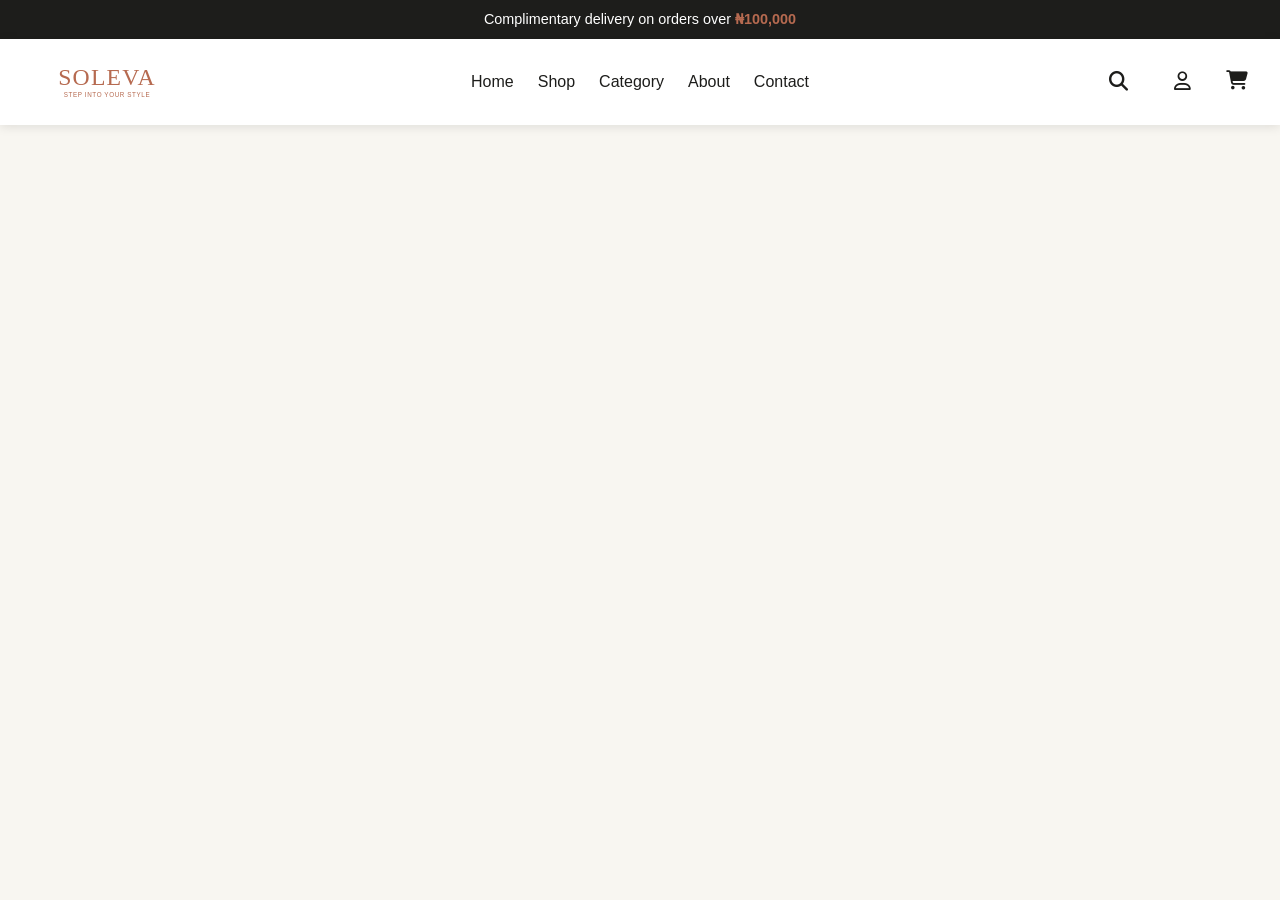
==== index.html @ 5c39e038 "Initial commit: Soleva website" ====
<!DOCTYPE html>
<html lang="en">

    <head>

        <!-- ==========================================
            Basic Meta Tags
        =========================================== -->
        <meta charset="UTF-8">
        <meta name="viewport" content="width=device-width, initial-scale=1.0">

        <!-- ==========================================
            SEO Meta Tags
        =========================================== -->
        <title>SOLEVA | Step Into Your Style</title>

        <meta name="description"
            content="Discover quality footwear for every style at SOLEVA. Shop sneakers, casual shoes, formal footwear, sports shoes, and more.">

        <meta name="author" content="Patrick Trust Ikechukwu">

        <!-- ==========================================
            Theme Color
        =========================================== -->
        <meta name="theme-color" content="#111111">

        <!-- ==========================================
            Favicon
        =========================================== -->
        <link rel="icon" type="image/png" href="images/logo/favicon.png">

        <!-- ==========================================
            Google Fonts
        =========================================== -->
        <link rel="preconnect" href="https://fonts.googleapis.com">

        <link rel="preconnect"
            href="https://fonts.gstatic.com"
            crossorigin>

        <link
            href="https://fonts.googleapis.com/css2?family=Inter:wght@400;500;600;700&family=Poppins:wght@500;600;700&display=swap"
            rel="stylesheet">

        <!-- ==========================================
            Font Awesome
        =========================================== -->
        <link
            rel="stylesheet"
            href="https://cdnjs.cloudflare.com/ajax/libs/font-awesome/6.7.2/css/all.min.css">

        <!-- ==========================================
            CSS Files
        =========================================== -->
        <link rel="stylesheet" href="css/style.css">
        <link rel="stylesheet" href="css/components.css">
        <link rel="stylesheet" href="css/animations.css">
        <link rel="stylesheet" href="css/responsive.css">

    </head>

    <body>
        <!-- Announcement Bar -->
        <div class="announcement-bar">
            <p>Complimentary delivery on orders over <span>&#8358;100,000</span></p>
        </div>

        <!-- Header -->
        <header class="header">
            <div class="header-container">
                <!-- Mobile Menu Button -->
                <button class="menu-btn" aria-label="Open navigation menu" aria-expanded="false" aria-controls="nav-links">
                    <i class="fa-solid fa-bars"></i>
                </button>
                <!-- logo -->
                <div class="logo-container">
                    <a href="index.html" class="logo" aria-label="SoleEva home">
                        <img src="assests/New folder/logo/image.svg" alt="SoleEva">
                    </a>
                </div>
                <!-- navigation -->
                <div class="nav-container">
                    <nav class="nav" aria-label="Main navigation">
                        <ul id="nav-links">
                            <li><a href="index.html">Home</a></li>
                            <li><a href="shop.html">Shop</a></li>
                            <li><a href="shop.html">Category</a></li>
                            <li><a href="about.html">About</a></li>
                            <li><a href="contact.html">Contact</a></li>
                        </ul>
                    </nav>
                </div>
                <!-- Header Actions -->
               <div class="header-actions">
                    <!-- Search --> 
                    <div class="search-container"> 
                        <button class="search-toggle" aria-label="Open search" aria-expanded="false"> <i class="fa-solid fa-magnifying-glass"></i> </button>

                        <form class="search-form" role="search">
                            <input
                                type="search"
                                class="search-input"
                                placeholder="Search shoes..."
                                aria-label="Search shoes"
                            >
                            <button type="submit" aria-label="Submit search">
                                <i class="fa-solid fa-arrow-right"></i>
                            </button>
                        </form>
                        
                    </div> 
                    <!-- Account Dropdown -->
                    <div class="account-container">

                        <button
                            class="account-toggle"
                            aria-label="Account options"
                            aria-expanded="false"
                            aria-controls="account-dropdown"
                        >
                            <i class="fa-regular fa-user"></i>
                        </button>

                        <div class="account-dropdown" id="account-dropdown">
                            <a href="login.html">Login</a>
                            <a href="signup.html">Sign Up</a>
                        </div>

                    </div>
                    <!-- Cart --> 
                    <div class="cart-container"> 
                        <a href="cart.html" class="cart-link" aria-label="Shopping Cart"> 
                            <i class="fa-solid fa-cart-shopping"></i> 
                        </a> 
                    </div> 
                </div>
            </div>
        </header>

        <!-- <script src="js/scripts.js"></script> -->
        <script src="js/navigation.js"></script>
    </body>
</html>
---- css/style.css ----
/* Mobile-First CSS */
:root {
    /* Colors */
    --color-background: #F8F6F1;
    --color-surface: #FFFFFF;
    --color-text: #1D1D1B;
    --color-text-muted: #77756F;
    --color-accent: #B66A50;
    --color-border: #E7E2D9;

    /* Typography */
    --font-heading: Georgia, serif;
    --font-body: Arial, sans-serif;

    /* Layout */
    --container-width: 1200px;
    --page-padding: 1rem;

    /* Spacing */
    --space-xs: 0.5rem;
    --space-sm: 1rem;
    --space-md: 1.5rem;
    --space-lg: 2rem;

    /* Effects */
    --transition-fast: 200ms ease;
    --transition-smooth: 350ms ease;
}

/* Reset */

*,
*::before,
*::after {
    box-sizing: border-box;
    margin: 0;
    padding: 0;
}

html {
    scroll-behavior: smooth;
}

body {
    min-height: 100vh;
    font-family: var(--font-body);
    background-color: var(--color-background);
    color: var(--color-text);
    line-height: 1.6;
}

img,
picture,
svg {
    display: block;
    max-width: 100%;
}

button,
input,
textarea,
select {
    font: inherit;
}

button {
    cursor: pointer;
}

a {
    color: inherit;
    text-decoration: none;
}

ul,
ol {
    list-style: none;
}

button:focus-visible,
a:focus-visible,
input:focus-visible {
    outline: 2px solid var(--color-accent);
    outline-offset: 4px;
}



/* 4. LAYOUT UTILITIES */

.container {
    width: min(
        100% - (var(--page-padding) * 2),
        var(--container-width)
    );
    margin-inline: auto;
}

.section {
    padding-block: var(--space-xl);
}

.section-title {
    margin-bottom: var(--space-lg);
}


/* 5. BUTTONS */

.btn {
    display: inline-flex;
    align-items: center;
    justify-content: center;
    gap: var(--space-xs);

    padding: 0.8rem 1.5rem;

    background-color: var(--color-text);
    color: var(--color-surface);

    border: 1px solid transparent;
    border-radius: var(--radius-small);

    font-size: 0.9rem;
    font-weight: 500;

    transition:
        background-color var(--transition-fast),
        color var(--transition-fast),
        border-color var(--transition-fast);
}

.btn:hover {
    background-color: var(--color-accent);
}

.btn--outline {
    background-color: transparent;
    color: var(--color-text);
    border-color: var(--color-border);
}

.btn--outline:hover {
    background-color: var(--color-text);
    color: var(--color-surface);
}


/* 6. FORMS */

input,
textarea,
select {
    width: 100%;
    padding: 0.8rem 1rem;

    background-color: var(--color-surface);
    color: var(--color-text);

    border: 1px solid var(--color-border);
    border-radius: var(--radius-small);
}

input::placeholder,
textarea::placeholder {
    color: var(--color-text-muted);
}


/* 7. ACCESSIBILITY */

.skip-link {
    position: absolute;
    top: -100%;
    left: 1rem;
    z-index: 1000;

    padding: 0.75rem 1rem;
    background-color: var(--color-text);
    color: var(--color-surface);
}

.skip-link:focus {
    top: 1rem;
}

@media (prefers-reduced-motion: reduce) {
    *,
    *::before,
    *::after {
        scroll-behavior: auto !important;
        animation-duration: 0.01ms !important;
        animation-iteration-count: 1 !important;
        transition-duration: 0.01ms !important;
    }
}


/* 8. RESPONSIVE ADJUSTMENTS */

/* Tablets and larger screens */
@media (min-width: 768px) {
    :root {
        --page-padding: 1.5rem;
    }

    .section {
        padding-block: var(--space-2xl);
    }
}

/* Large screens */
@media (min-width: 1200px) {
    :root {
        --page-padding: 2rem;
    }
}
---- css/components.css ----
/* Announcement Bar */

.announcement-bar {
    padding: 0.5rem;
    background-color: var(--color-text);
    color: var(--color-surface);
    text-align: center;
    font-size: 0.9rem;
}

.announcement-bar span {
    color: var(--color-accent);
    font-weight: 600;
}

/* Header */

.header {
    position: relative;
    background-color: var(--color-surface);
    box-shadow: 0 2px 10px rgba(0, 0, 0, 0.1);
}

.header-container {
    display: flex;
    align-items: center;
    gap: 0.75rem;
    padding: var(--space-sm) var(--page-padding);
}
/* hamburger menu */
.menu-btn {
    display: flex;
    align-items: center;
    justify-content: center;

    width: 40px;
    height: 40px;

    background: transparent;
    border: none;
    border-radius: var(--radius-small);

    font-size: 1.5rem;
    color: var(--color-text);

    cursor: pointer;
    transition: color var(--transition-fast);
}

.menu-btn:hover {
    color: var(--color-accent);
}
/* Logo */
.logo-container {
    display: flex;
    align-items: center;
}

.logo {
    display: inline-flex;
    align-items: center;
    text-decoration: none;
}

.logo img {
    display: block;
    width: 150px;
    height: auto;
    max-width: 100%;
    object-fit: contain;
    transition: opacity var(--transition-fast);
}

.logo:hover img {
    opacity: 0.85;
}

/* Navigation */
.nav-container {
    display: none;
    position: absolute;
    top: 100%;
    left: 0;
    width: 100%;
    background-color: var(--color-surface);
    border-top: 1px solid var(--color-border);
    z-index: 100;
}

.nav-container.active {
    display: block;
}

.nav ul {
    display: flex;
    flex-direction: column;
    list-style: none;
    padding: var(--space-sm) var(--page-padding);
    margin: 0;
}

.nav li a {
    display: block;
    padding: 1rem 0;
    color: var(--color-text);
    text-decoration: none;
    border-bottom: 1px solid var(--color-border);
    transition: color var(--transition-fast);
}

.nav li:last-child a {
    border-bottom: none;
}

.nav li a:hover {
    color: var(--color-accent);
}

/* Header Actions */

.header-actions {
    display: flex;
    align-items: center;
    gap: var(--space-xs);
    margin-left: auto;
}

.header-actions i{
    font-size: 0.97rem;
    color: var(--color-text);
    cursor: pointer;
    transition: color var(--transition-fast);
}

.header-actions i:hover {
    color: var(--color-accent);
}

/* Search input when clicked */
.search-container {
    position: relative;
}

.search-toggle {
    display: flex;
    align-items: center;
    justify-content: center;
    width: 40px;
    height: 40px;
    background: none;
    border: none;
    color: var(--color-text);
    font-size: 1.1rem;
    cursor: pointer;
}

.search-form {
    display: none;
    align-items: center;
    gap: 0.5rem;
    position: absolute;
    top: calc(100% + 0.75rem);
    right: -70px;
    width: min(280px, 85vw);
    padding: 0.5rem;
    background: var(--color-surface);
    border: 1px solid var(--color-border);
    border-radius: var(--radius-medium);
    z-index: 10;
}

.search-container.active .search-form {
    display: flex;
}

.search-input {
    width: 100%;
    min-width: 0;
    padding: 0.5rem;
    border: none;
    outline: none;
    background: transparent;
    color: var(--color-text);
    font-size: 1rem;
}

.search-form button {
    padding: 0.5rem;
    border: none;
    background: none;
    color: var(--color-text);
    cursor: pointer;
}

/* Account Dropdown */
.account-container {
    position: relative;
}

.account-toggle {
    display: flex;
    align-items: center;
    justify-content: center;
    width: 40px;
    height: 40px;
    padding: 0;
    background: none;
    border: none;
    color: var(--color-text);
    font-size: 1.2rem;
    cursor: pointer;
    transition: color var(--transition-fast);
}

.account-toggle:hover {
    color: var(--color-accent);
}

.account-dropdown {
    display: none;
    position: absolute;
    top: calc(100% + 0.75rem);
    right: -40px;
    min-width: 160px;
    background-color: var(--color-surface);
    border: 1px solid var(--color-border);
    border-radius: var(--radius-medium);
    box-shadow: 0 4px 12px rgba(0, 0, 0, 0.08);
    z-index: 200;
}

.account-container.active .account-dropdown {
    display: block;
}

.account-dropdown a {
    display: block;
    padding: 0.75rem 1rem;
    color: var(--color-text);
    text-decoration: none;
    transition: background-color var(--transition-fast),
                color var(--transition-fast);
}

.account-dropdown a:hover {
    background-color: var(--color-background);
    color: var(--color-accent);
}
---- css/responsive.css ----
/* ========================================
   TABLET AND DESKTOP
======================================== */

@media (min-width: 768px) {
    .header .header-container {
        display: flex;
        align-items: center;
        justify-content: space-between;
        gap: var(--space-md);
    }

    .header .menu-btn {
        display: none;
    }

    .header .nav-container {
        display: block;
        position: static;
        width: auto;
        margin-left: 0;
        border-top: none;
        background: transparent;
    }

    .header .nav ul {
        display: flex;
        flex-direction: row;
        align-items: center;
        justify-content: center;
        gap: var(--space-md);
        padding: 0;
    }

    .header .nav li a {
        padding: 0.5rem 0;
        border-bottom: none;
    }

    .header .header-actions {
        display: flex;
        align-items: center;
        gap: var(--space-xs);
        margin-left: 0;
    }
    .header-actions i{
        font-size: 1rem;
    }
}

/* Laptop */
@media (min-width: 1024px) {
    .header .header-actions {
        gap: var(--space-md);
    }
    .header-actions i{
        font-size: 1.2rem;
    }
}

/* Desktop */
@media (min-width: 1200px) {
    /* Desktop styles */
}
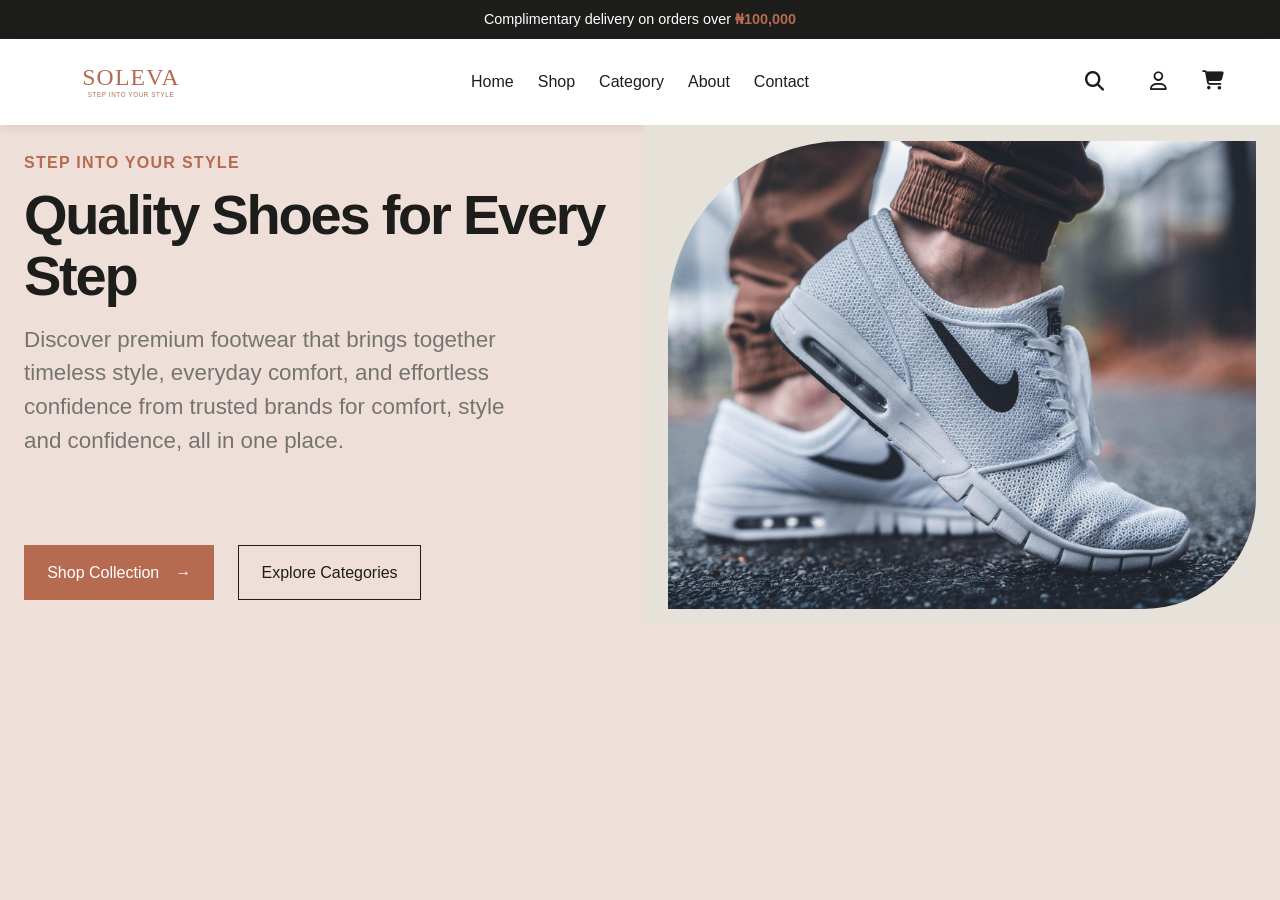
==== commit 92ba93dc: "Update hero section and assets" ====
--- a/index.html
+++ b/index.html
@@ -67,7 +67,7 @@
 
         <!-- Header -->
         <header class="header">
-            <div class="header-container">
+            <div class="header-container container">
                 <!-- Mobile Menu Button -->
                 <button class="menu-btn" aria-label="Open navigation menu" aria-expanded="false" aria-controls="nav-links">
                     <i class="fa-solid fa-bars"></i>
@@ -75,7 +75,7 @@
                 <!-- logo -->
                 <div class="logo-container">
                     <a href="index.html" class="logo" aria-label="SoleEva home">
-                        <img src="assests/New folder/logo/image.svg" alt="SoleEva">
+                        <img src="assets/images/logo/image.svg" alt="SoleEva">
                     </a>
                 </div>
                 <!-- navigation -->
@@ -123,7 +123,6 @@
 
                         <div class="account-dropdown" id="account-dropdown">
                             <a href="login.html">Login</a>
-                            <a href="signup.html">Sign Up</a>
                         </div>
 
                     </div>
@@ -137,7 +136,54 @@
             </div>
         </header>
 
-        <!-- <script src="js/scripts.js"></script> -->
+        <main>
+            <!-- HERO SECTION -->
+            <section id="home" class="hero">
+                <div class="hero-container">
+                    <!-- Hero Image -->
+                    <div class="hero-image">
+                        <img
+                            id="hero-image"
+                            src="assets/images/hero_1.jpg"
+                            alt="Stylish sneakers from the Soleva collection"
+                        >
+                    </div>
+                    <!-- Hero Content -->
+                    <div class="hero-content">
+                        <div class="hero-text">   
+                            <p class="hero-subtitle">Step Into Your Style</p>
+
+                            <h1>
+                                Quality Shoes for Every Step
+                            </h1>
+
+                            <p class="hero-description">
+                                Discover premium footwear that brings together timeless style, everyday comfort, 
+                                and effortless confidence from trusted brands
+                                for comfort, style and confidence, all in one place.
+                            </p>
+
+                            <div class="hero-buttons">
+                                <a href="shop.html" class="btn btn-primary">
+                                    Shop Collection <span>&rarr;</span>
+                                </a>
+                                <a href="shop.html" class="btn btn-secondary">
+                                    Explore Categories
+                                </a>
+                            </div>
+                        </div>
+                    </div>
+                </div>
+            </section>
+        </main>
+
+
+
+
+
+        
+        <script src="js/scripts.js"></script>
         <script src="js/navigation.js"></script>
+        <!-- <script src="js/main.js"></script> -->
     </body>
 </html>
--- a/css/style.css
+++ b/css/style.css
@@ -1,10 +1,10 @@
 /* Mobile-First CSS */
 :root {
     /* Colors */
-    --color-background: #F8F6F1;
+    --color-background: #b66a5036;
     --color-surface: #FFFFFF;
     --color-text: #1D1D1B;
-    --color-text-muted: #77756F;
+    --color-text-muted: #757471;
     --color-accent: #B66A50;
     --color-border: #E7E2D9;
 
@@ -14,7 +14,10 @@
 
     /* Layout */
     --container-width: 1200px;
-    --page-padding: 1rem;
+    --page-padding-sm: 1rem;
+    --page-padding-md: 1.5rem;
+    --page-padding-lg: 2rem;
+    --page-padding-xl: 2.5rem;
 
     /* Spacing */
     --space-xs: 0.5rem;
--- a/css/components.css
+++ b/css/components.css
@@ -25,7 +25,7 @@
     display: flex;
     align-items: center;
     gap: 0.75rem;
-    padding: var(--space-sm) var(--page-padding);
+    padding: var(--space-sm) var(--page-padding-sm);
 }
 /* hamburger menu */
 .menu-btn {
@@ -95,7 +95,7 @@
     display: flex;
     flex-direction: column;
     list-style: none;
-    padding: var(--space-sm) var(--page-padding);
+    padding: var(--space-sm) var(--page-padding-sm);
     margin: 0;
 }
 
@@ -245,4 +245,129 @@
 .account-dropdown a:hover {
     background-color: var(--color-background);
     color: var(--color-accent);
+}
+
+
+/* =========================
+   HERO SECTION
+========================= */
+.hero {
+    width: 100%;
+    min-height: auto;
+    background-color: var(--color-background);
+    padding-bottom: 50px;
+}
+
+.hero-container {
+    display: flex;
+    flex-direction: column;
+    gap: var(--space-md);
+
+    width: 100%;
+
+    /* background-color: var(--color-background); */
+}
+.hero-image {
+    position: relative;
+    width: 100%;
+    height: 320px;
+    overflow: hidden;
+    border-radius: var(--radius-medium);
+    background-color: var(--color-border);
+}
+.hero-image img {
+    display: block;
+    width: 100%;
+    height: 100%;
+    object-fit: cover;
+    object-position: center;
+
+    opacity: 1;
+    transition: opacity 600ms ease;
+}
+
+.hero-image img.is-changing {
+    opacity: 0;
+}
+.hero-content {
+    width: 100%;
+    padding: var(--space-xs) var(--page-padding-sm);
+}
+
+.hero-subtitle {
+    margin: 0 0 var(--space-xs);
+
+    font-size: 0.875rem;
+    font-weight: 600;
+    letter-spacing: 0.08em;
+    text-transform: uppercase;
+    color: var(--color-accent);
+}
+
+.hero-content h1 {
+    margin: 0 0 var(--space-sm);
+
+    font-family: var(--font-body);
+    font-size: 2.2rem;
+    font-weight: 700;
+    line-height: 1.1;
+    letter-spacing: -0.04em;
+
+    /* max-width: 390px; */
+}
+
+.hero-description {
+    max-width: 450px;
+    margin: 0 0 var(--space-md);
+
+    color: var(--color-text-muted);
+    font-size: 0.886rem;
+    line-height: 1.5;
+}
+
+.hero-buttons {
+    display: flex;
+    flex-wrap: wrap;
+    gap: var(--space-sm);
+}
+
+.btn {
+    display: inline-flex;
+    align-items: center;
+    justify-content: center;
+    gap: var(--space-sm);
+
+    min-height: 42px;
+    padding: 0.65rem 1rem;
+
+    border: 1px solid transparent;
+    border-radius: var(--radius-small);
+
+    font-size: 0.85rem;
+    text-decoration: none;
+
+    transition:
+        background-color var(--transition-fast),
+        color var(--transition-fast),
+        border-color var(--transition-fast);
+}
+
+.btn-primary {
+    background-color: var(--color-accent);
+    color: var(--color-surface);
+}
+
+.btn-secondary {
+    border-color: var(--color-text);
+    background-color: transparent;
+    color: var(--color-text);
+}
+
+.btn-primary:hover {
+    background-color: var(--color-text);
+}
+
+.btn-secondary:hover {
+    background-color: var(--color-text);
+    color: var(--color-surface);
 }
--- a/css/responsive.css
+++ b/css/responsive.css
@@ -46,6 +46,33 @@
     .header-actions i{
         font-size: 1rem;
     }
+    
+    .hero-image{
+        height: 400px;
+    }
+    .hero-content{
+        padding: var(--space-sm) var(--page-padding-md);
+    }
+    .hero-subtitle{
+        font-size: 1rem;
+    }
+    .hero-content h1{
+        font-size: 2.5rem;
+
+        max-width: 590px;
+    }
+    .hero-description{
+        font-size: 1rem;
+        max-width: 500px;
+    }
+    .hero-buttons{
+        gap: var(--space-md);
+    }
+    .btn{
+        min-height: 45px;
+        padding: 0.85rem 1.385rem;
+        font-size: 1rem;
+    }
 }
 
 /* Laptop */
@@ -56,9 +83,58 @@
     .header-actions i{
         font-size: 1.2rem;
     }
+    .hero{
+        max-width: 1200px;
+        margin-inline: auto;
+        /* padding-bottom: 250px; */
+        background-color: transparent;
+        /* border-bottom: 3px solid #0c0c0c85; */
+    }
+    .hero-container{
+        flex-direction: row-reverse;
+        gap: var(--space-xs);
+    }
+    .hero-image{
+        height: 500px;
+        /* border:1px solid red; */
+        padding: var(--space-sm) var(--page-padding-md);
+    }
+    .hero-image img{
+        border-radius: 9rem 0 5rem 0;
+    }
+    .hero-content{
+        display: flex;
+        align-items: center;
+    }
+    .hero-content h1{
+        font-size: 3rem;
+        max-width: 590px;
+    }
+    .hero-description{
+        font-size: 1.3rem;
+        padding-bottom: 3rem;
+    }
 }
 
 /* Desktop */
 @media (min-width: 1200px) {
     /* Desktop styles */
+    .hero{
+        max-width: 1400px;
+        margin-inline: auto;
+        padding-bottom: 0;
+        background-color: transparent;
+    }
+
+    .hero-image img{
+        border-radius: 11rem 0 7rem 0;
+    }
+    .hero-content h1{
+        font-size: 3.5rem;
+        max-width: 610px;
+    }
+    .hero-description{
+        font-size: 1.4rem;
+        padding-bottom: 4rem;
+    }
 }
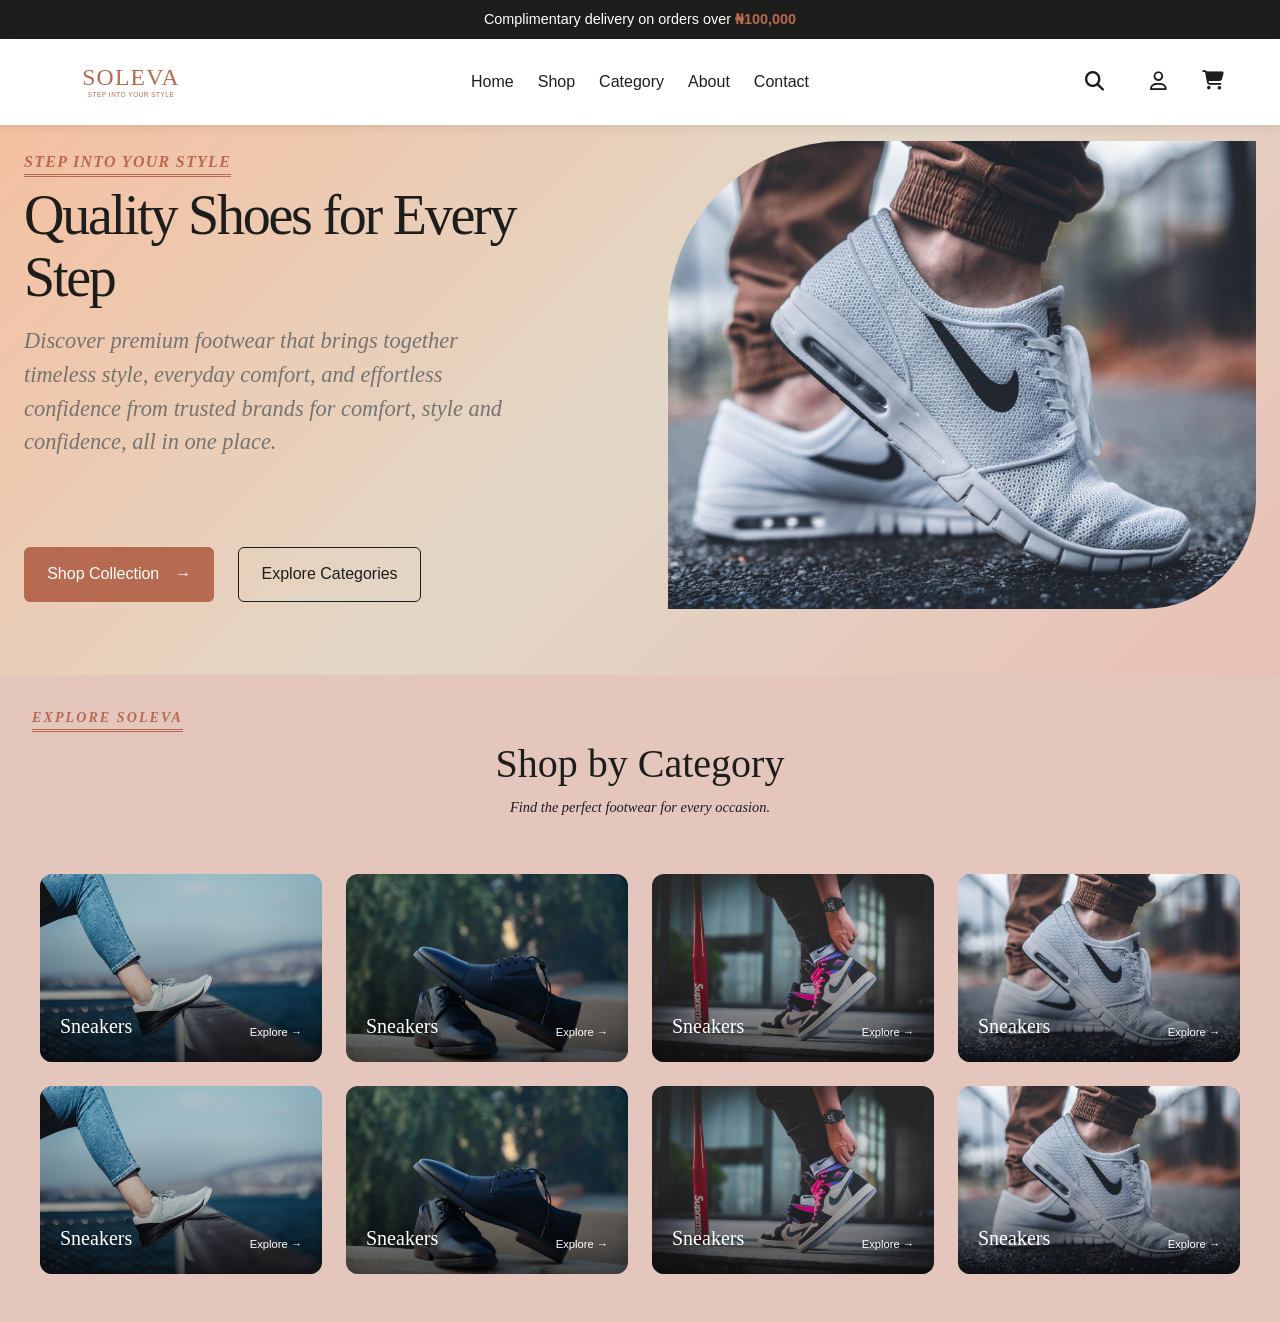
==== commit 16c6847a: "updated hero section and categories section in index page" ====
--- a/index.html
+++ b/index.html
@@ -146,6 +146,7 @@
                             id="hero-image"
                             src="assets/images/hero_1.jpg"
                             alt="Stylish sneakers from the Soleva collection"
+                            loading="lazy"
                         >
                     </div>
                     <!-- Hero Content -->
@@ -175,6 +176,87 @@
                     </div>
                 </div>
             </section>
+
+            <section class="categories-section">
+                <div class="categories-container">
+
+                    <div class="section-heading">
+                        <p>EXPLORE SOLEVA</p>
+                        <h2>Shop by Category</h2>
+                        <p>Find the perfect footwear for every occasion.</p>
+                    </div>
+
+                    <div class="categories-grid">
+
+                        <a href="#" class="category-card">
+                            <img src="assets/images/hero_5.jpg"
+                                alt="Sneakers">
+                            <div class="category-info">
+                                <h3>Sneakers</h3>
+                                <span>Explore &rarr;</span>
+                            </div>
+                        </a>
+                        <a href="#" class="category-card">
+                            <img src="assets/images/hero_4.jpg"
+                                alt="Sneakers">
+                            <div class="category-info">
+                                <h3>Sneakers</h3>
+                                <span>Explore &rarr;</span>
+                            </div>
+                        </a>
+                        <a href="#" class="category-card">
+                            <img src="assets/images/hero_2.jpg"
+                                alt="Sneakers">
+                            <div class="category-info">
+                                <h3>Sneakers</h3>
+                                <span>Explore &rarr;</span>
+                            </div>
+                        </a>
+                        <a href="#" class="category-card">
+                            <img src="assets/images/hero_1.jpg"
+                                alt="Sneakers">
+                            <div class="category-info">
+                                <h3>Sneakers</h3>
+                                <span>Explore &rarr;</span>
+                            </div>
+                        </a>
+                        <!-- Other category cards -->
+                        <a href="#" class="category-card">
+                            <img src="assets/images/hero_5.jpg"
+                                alt="Sneakers">
+                            <div class="category-info">
+                                <h3>Sneakers</h3>
+                                <span>Explore &rarr;</span>
+                            </div>
+                        </a>
+                        <a href="#" class="category-card">
+                            <img src="assets/images/hero_4.jpg"
+                                alt="Sneakers">
+                            <div class="category-info">
+                                <h3>Sneakers</h3>
+                                <span>Explore &rarr;</span>
+                            </div>
+                        </a>
+                        <a href="#" class="category-card">
+                            <img src="assets/images/hero_2.jpg"
+                                alt="Sneakers">
+                            <div class="category-info">
+                                <h3>Sneakers</h3>
+                                <span>Explore &rarr;</span>
+                            </div>
+                        </a>
+                        <a href="#" class="category-card">
+                            <img src="assets/images/hero_1.jpg"
+                                alt="Sneakers">
+                            <div class="category-info">
+                                <h3>Sneakers</h3>
+                                <span>Explore &rarr;</span>
+                            </div>
+                        </a>
+                    </div>
+
+                </div>
+            </section>
         </main>
 
 
--- a/css/style.css
+++ b/css/style.css
@@ -7,6 +7,12 @@
     --color-text-muted: #757471;
     --color-accent: #B66A50;
     --color-border: #E7E2D9;
+    --color-hero-section: linear-gradient(
+        135deg,
+        #f5c0a1 0%,
+        #e2d7c7 50%,
+        #e9c0b4 100%
+    );
 
     /* Typography */
     --font-heading: Georgia, serif;
@@ -24,6 +30,10 @@
     --space-sm: 1rem;
     --space-md: 1.5rem;
     --space-lg: 2rem;
+    --space-xl: 3rem;
+
+    --radius-small: 6px;
+    --radius-medium: 12px;
 
     /* Effects */
     --transition-fast: 200ms ease;
--- a/css/components.css
+++ b/css/components.css
@@ -220,7 +220,7 @@
     display: none;
     position: absolute;
     top: calc(100% + 0.75rem);
-    right: -40px;
+    right: -30px;
     min-width: 160px;
     background-color: var(--color-surface);
     border: 1px solid var(--color-border);
@@ -254,7 +254,7 @@
 .hero {
     width: 100%;
     min-height: auto;
-    background-color: var(--color-background);
+    background: var(--color-hero-section);
     padding-bottom: 50px;
 }
 
@@ -264,16 +264,12 @@
     gap: var(--space-md);
 
     width: 100%;
-
-    /* background-color: var(--color-background); */
 }
 .hero-image {
     position: relative;
     width: 100%;
     height: 320px;
     overflow: hidden;
-    border-radius: var(--radius-medium);
-    background-color: var(--color-border);
 }
 .hero-image img {
     display: block;
@@ -295,21 +291,26 @@
 }
 
 .hero-subtitle {
+    width: fit-content;
     margin: 0 0 var(--space-xs);
 
     font-size: 0.875rem;
     font-weight: 600;
+    font-family: var(--font-heading);
+    font-style:italic;
     letter-spacing: 0.08em;
     text-transform: uppercase;
     color: var(--color-accent);
+
+    border-bottom: 3px double var(--color-accent);
 }
 
 .hero-content h1 {
     margin: 0 0 var(--space-sm);
 
-    font-family: var(--font-body);
+    font-family: var(--font-heading);
     font-size: 2.2rem;
-    font-weight: 700;
+    font-weight: 500;
     line-height: 1.1;
     letter-spacing: -0.04em;
 
@@ -322,6 +323,8 @@
 
     color: var(--color-text-muted);
     font-size: 0.886rem;
+    font-family: var(--font-heading);
+    font-style:italic;
     line-height: 1.5;
 }
 
@@ -370,4 +373,153 @@
 .btn-secondary:hover {
     background-color: var(--color-text);
     color: var(--color-surface);
+}
+
+
+
+
+
+/* =========================
+   SHOP BY CATEGORY
+========================= */
+
+.categories-section {
+    width: 100%;
+    padding-top: var(--space-md);
+    padding-bottom: var(--space-lg);
+    background-color: var(--color-background);
+}
+
+/* Section heading */
+
+.section-heading {
+    margin-bottom: var(--space-sm);
+    text-align: center;
+}
+
+.section-heading > p:first-child {
+    width: fit-content;
+
+    margin: 0 auto;
+    margin-bottom: var(--space-xs);
+
+    color: var(--color-accent);
+    font-size: 0.7rem;
+    font-weight: 700;
+    font-family: var(--font-heading);
+    font-style:italic;
+    letter-spacing: 0.15em;
+
+    
+    border-bottom: 3px double var(--color-accent);
+
+}
+
+.section-heading h2 {
+    /* margin-bottom: var(--space-xs); */
+    color: var(--color-text);
+    font-family: var(--font-heading);
+    font-size: clamp(1.8rem, 5vw, 2.5rem);
+    font-weight: 500;
+}
+
+.section-heading > p:last-child {
+    width: fit-content;
+    margin: 0 auto;
+    padding-bottom: 0.4rem;
+
+    color: var(--color-text);
+    font-size: 0.9rem;
+    font-family: var(--font-heading);
+    font-style: italic;
+    line-height: 1.6;
+}
+
+/* Category grid */
+
+.categories-grid {
+    display: grid;
+    grid-template-columns: repeat(2, minmax(0, 1fr));
+    gap: 1rem;
+    padding: var(--space-sm) var(--page-padding-sm);
+}
+
+/* Category card */
+
+.category-card {
+    position: relative;
+    display: block;
+    min-width: 0;
+    overflow: hidden;
+    aspect-ratio: 2 / 1;
+    border-radius: var(--radius-medium);
+    background-color: var(--color-border);
+    text-decoration: none;
+}
+
+/* Category image */
+
+.category-card img {
+    display: block;
+    width: 100%;
+    height: 100%;
+    object-fit: cover;
+    transition: transform var(--transition-smooth);
+}
+
+/* Dark gradient behind text */
+
+.category-card::after {
+    position: absolute;
+    inset: 0;
+    content: "";
+    background: linear-gradient(
+        to top,
+        rgba(0, 0, 0, 0.65),
+        rgba(0, 0, 0, 0.15) 45%,
+        transparent 75%
+    );
+    pointer-events: none;
+}
+
+/* Category information */
+
+.category-info {
+    position: absolute;
+    right: 0;
+    bottom: 0;
+    left: 0;
+    z-index: 1;
+    display: flex;
+    align-items: flex-end;
+    justify-content: space-between;
+    gap: 0.5rem;
+    padding: 1rem;
+}
+
+.category-info h3 {
+    color: var(--color-surface);
+    font-family: var(--font-heading);
+    font-size: clamp(1rem, 3vw, 1.25rem);
+    font-weight: 400;
+}
+
+.category-info span {
+    flex-shrink: 0;
+    color: var(--color-surface);
+    font-size: 0.7rem;
+    white-space: nowrap;
+}
+
+/* Hover effect */
+
+.category-card:hover img {
+    transform: scale(1.06);
+}
+
+/* Keyboard accessibility */
+
+.category-card:focus-visible {
+    outline: 2px solid var(--color-accent);
+    outline-offset: 4px;
 }
--- a/css/responsive.css
+++ b/css/responsive.css
@@ -73,6 +73,34 @@
         padding: 0.85rem 1.385rem;
         font-size: 1rem;
     }
+
+
+     .categories-section {
+        padding-top: var(--space-lg);
+    }
+
+    .section-heading > p:first-child{
+        text-align: left;
+        margin:0;
+        margin-left: var(--space-lg);
+        font-size: 0.875rem;
+    }
+    .section-heading {
+        margin-bottom: var(--space-lg);
+    }
+
+    .categories-grid {
+        grid-template-columns: repeat(3, minmax(0, 1fr));
+        gap: 1.25rem;
+    }
+
+    .category-info {
+        padding: 1.25rem;
+    }
+
+    .category-card{
+        aspect-ratio: 2 / 1;
+    }
 }
 
 /* Laptop */
@@ -83,13 +111,6 @@
     .header-actions i{
         font-size: 1.2rem;
     }
-    .hero{
-        max-width: 1200px;
-        margin-inline: auto;
-        /* padding-bottom: 250px; */
-        background-color: transparent;
-        /* border-bottom: 3px solid #0c0c0c85; */
-    }
     .hero-container{
         flex-direction: row-reverse;
         gap: var(--space-xs);
@@ -98,6 +119,7 @@
         height: 500px;
         /* border:1px solid red; */
         padding: var(--space-sm) var(--page-padding-md);
+         /* background-color: transparent; */
     }
     .hero-image img{
         border-radius: 9rem 0 5rem 0;
@@ -114,18 +136,22 @@
         font-size: 1.3rem;
         padding-bottom: 3rem;
     }
+
+    .categories-grid {
+        grid-template-columns: repeat(3, minmax(0, 1fr));
+        gap: 1.25rem;
+        padding: var(--space-md) var(--page-padding-lg);
+    }
 }
 
 /* Desktop */
 @media (min-width: 1200px) {
     /* Desktop styles */
-    .hero{
+    .hero-container{
         max-width: 1400px;
         margin-inline: auto;
         padding-bottom: 0;
-        background-color: transparent;
     }
-
     .hero-image img{
         border-radius: 11rem 0 7rem 0;
     }
@@ -137,4 +163,29 @@
         font-size: 1.4rem;
         padding-bottom: 4rem;
     }
-}+
+    /* =========================
+        SHOP BY CATEGORY
+    ========================= */
+    .categories-grid {
+        grid-template-columns: repeat(4, minmax(0, 1fr));
+        gap: 1.5rem;
+        padding: var(--space-sm) var(--page-padding-xl);
+    }
+
+    .category-card {
+        aspect-ratio: 3 / 2;
+    }
+
+    .categories-container {
+        max-width: 1400px;
+        margin: 0 auto;
+    }
+}
+
+
+
+
+/* =========================
+   SHOP BY CATEGORY
+========================= */
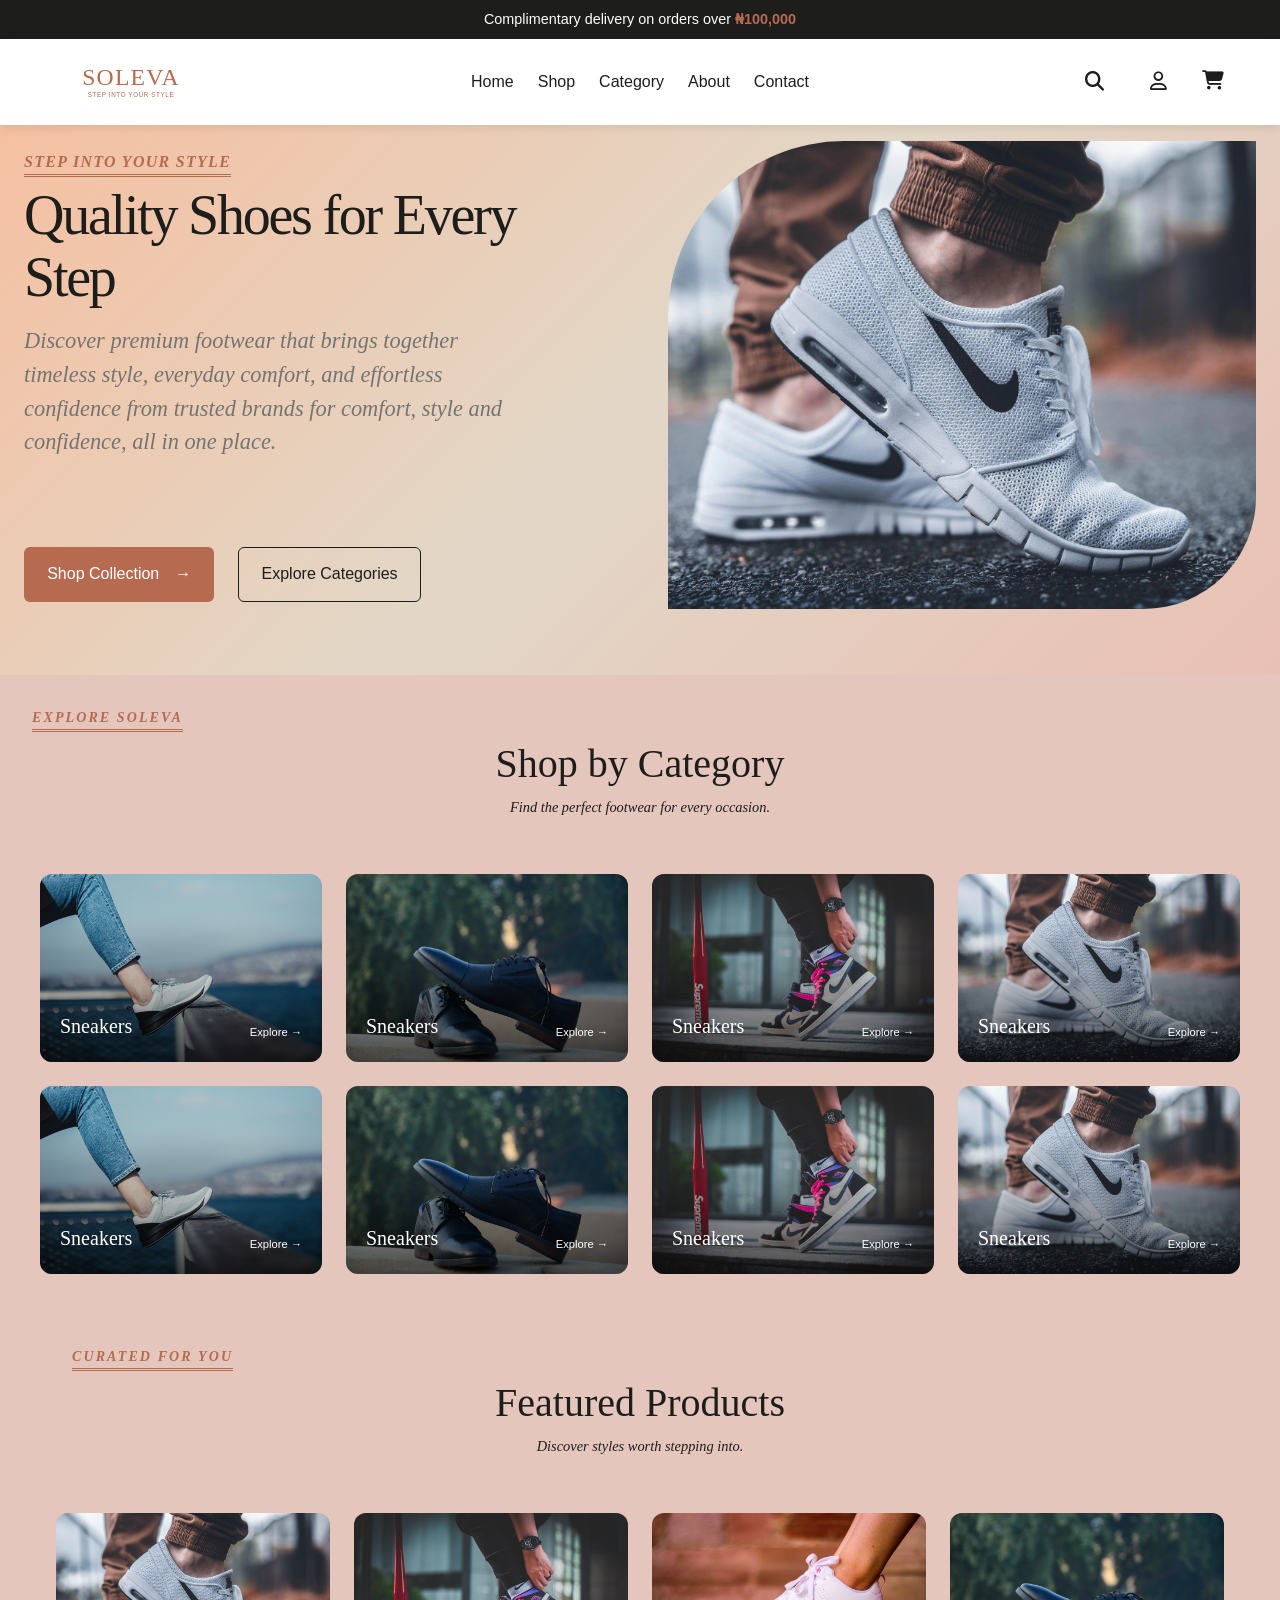
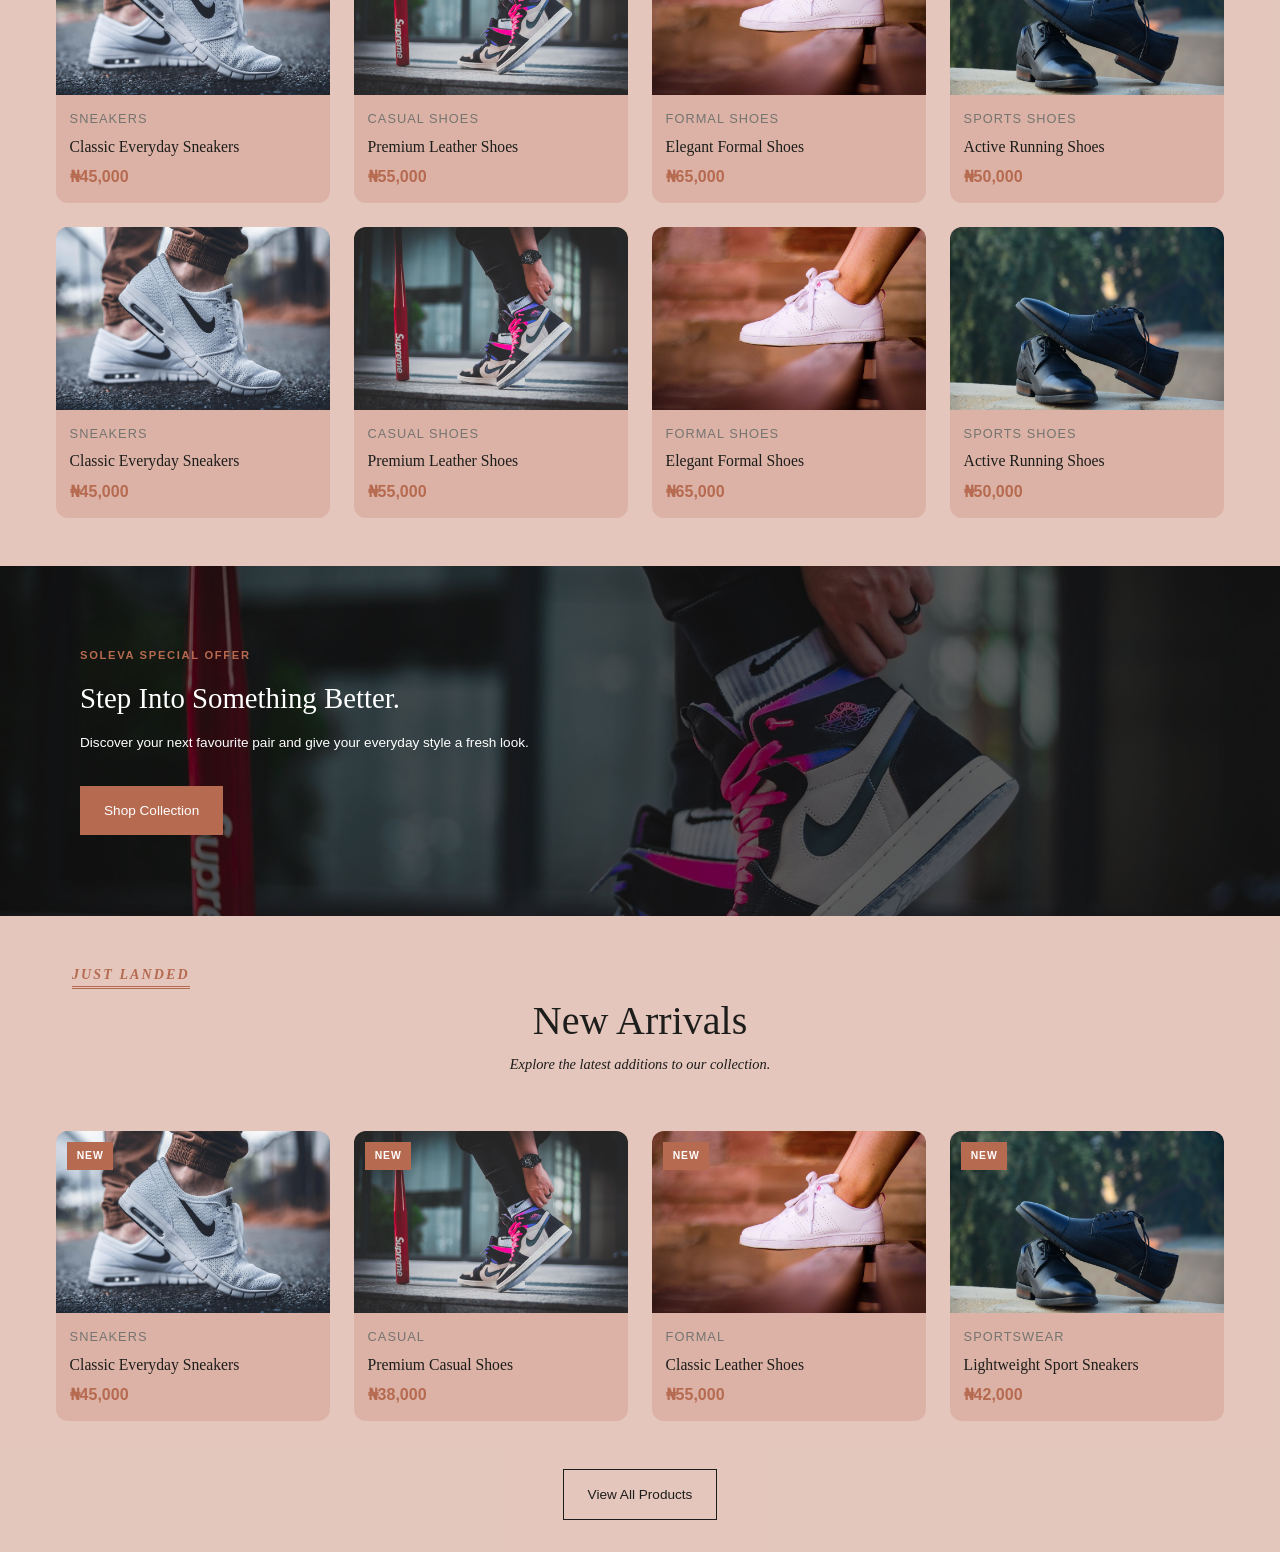
==== commit 48724ef3: "Add promotional banner and new arrivals section to homepage" ====
--- a/index.html
+++ b/index.html
@@ -142,12 +142,21 @@
                 <div class="hero-container">
                     <!-- Hero Image -->
                     <div class="hero-image">
-                        <img
-                            id="hero-image"
-                            src="assets/images/hero_1.jpg"
-                            alt="Stylish sneakers from the Soleva collection"
-                            loading="lazy"
-                        >
+                        <picture>
+                            <source
+                                id="hero-webp"
+                                srcset="assets/images/hero_1.webp"
+                                type="image/webp"
+                            >
+
+                            <img
+                                id="hero-image"
+                                src="assets/images/hero_1.jpg"
+                                alt="Stylish sneakers from the Soleva collection"
+                                fetchpriority="high"
+                                decoding="async"
+                            >
+                        </picture>
                     </div>
                     <!-- Hero Content -->
                     <div class="hero-content">
@@ -257,6 +266,224 @@
 
                 </div>
             </section>
+
+            <section class="featured-products">
+                <div class="container">
+
+                    <!-- Section Heading -->
+                    <div class="section-heading">
+                        <p>CURATED FOR YOU</p>
+                        <h2>Featured Products</h2>
+                        <p>Discover styles worth stepping into.</p>
+                    </div>
+
+                    <!-- Products Grid -->
+                    <div class="products-grid">
+
+                        <!-- Product 1 -->
+                        <div class="product-card">
+                            <div class="product-image">
+                                <img src="assets/images/hero_1.jpg"
+                                    alt="Classic sneakers">
+                            </div>
+
+                            <div class="product-info">
+                                <p class="product-category">Sneakers</p>
+                                <h3>Classic Everyday Sneakers</h3>
+                                <p class="product-price">₦45,000</p>
+                            </div>
+                        </div>
+
+                        <!-- Product 2 -->
+                        <div class="product-card">
+                            <div class="product-image">
+                                <img src="assets/images/hero_2.jpg"
+                                    alt="Casual leather shoes">
+                            </div>
+
+                            <div class="product-info">
+                                <p class="product-category">Casual Shoes</p>
+                                <h3>Premium Leather Shoes</h3>
+                                <p class="product-price">₦55,000</p>
+                            </div>
+                        </div>
+
+                        <!-- Product 3 -->
+                        <div class="product-card">
+                            <div class="product-image">
+                                <img src="assets/images/hero_3.jpg"
+                                    alt="Formal shoes">
+                            </div>
+
+                            <div class="product-info">
+                                <p class="product-category">Formal Shoes</p>
+                                <h3>Elegant Formal Shoes</h3>
+                                <p class="product-price">₦65,000</p>
+                            </div>
+                        </div>
+
+                        <!-- Product 4 -->
+                        <div class="product-card">
+                            <div class="product-image">
+                                <img src="assets/images/hero_4.jpg"
+                                    alt="Sport running shoes">
+                            </div>
+
+                            <div class="product-info">
+                                <p class="product-category">Sports Shoes</p>
+                                <h3>Active Running Shoes</h3>
+                                <p class="product-price">₦50,000</p>
+                            </div>
+                        </div>
+
+                        <!-- Product 1 -->
+                        <div class="product-card">
+                            <div class="product-image">
+                                <img src="assets/images/hero_1.jpg"
+                                    alt="Classic sneakers">
+                            </div>
+
+                            <div class="product-info">
+                                <p class="product-category">Sneakers</p>
+                                <h3>Classic Everyday Sneakers</h3>
+                                <p class="product-price">₦45,000</p>
+                            </div>
+                        </div>
+
+                        <!-- Product 2 -->
+                        <div class="product-card">
+                            <div class="product-image">
+                                <img src="assets/images/hero_2.jpg"
+                                    alt="Casual leather shoes">
+                            </div>
+
+                            <div class="product-info">
+                                <p class="product-category">Casual Shoes</p>
+                                <h3>Premium Leather Shoes</h3>
+                                <p class="product-price">₦55,000</p>
+                            </div>
+                        </div>
+
+                        <!-- Product 3 -->
+                        <div class="product-card">
+                            <div class="product-image">
+                                <img src="assets/images/hero_3.jpg"
+                                    alt="Formal shoes">
+                            </div>
+
+                            <div class="product-info">
+                                <p class="product-category">Formal Shoes</p>
+                                <h3>Elegant Formal Shoes</h3>
+                                <p class="product-price">₦65,000</p>
+                            </div>
+                        </div>
+
+                        <!-- Product 4 -->
+                        <div class="product-card">
+                            <div class="product-image">
+                                <img src="assets/images/hero_4.jpg"
+                                    alt="Sport running shoes">
+                            </div>
+
+                            <div class="product-info">
+                                <p class="product-category">Sports Shoes</p>
+                                <h3>Active Running Shoes</h3>
+                                <p class="product-price">₦50,000</p>
+                            </div>
+                        </div>
+                    </div>
+                </div>
+            </section>
+
+            <section class="promo-banner">
+                <div class="container">
+                    <div class="promo-content">
+                        <p class="promo-label">SOLEVA SPECIAL OFFER</p>
+
+                        <h2>Step Into Something Better.</h2>
+
+                        <p class="promo-description">
+                            Discover your next favourite pair and give your everyday style a fresh look.
+                        </p>
+
+                        <a href="shop.html" class="promo-btn">Shop Collection</a>
+                    </div>
+                </div>
+            </section>
+
+            <section class="new-arrivals">
+                <div class="container">
+
+                    <div class="section-heading">
+                        <p>JUST LANDED</p>
+                        <h2>New Arrivals</h2>
+                        <p>Explore the latest additions to our collection.</p>
+                    </div>
+
+                    <div class="products-grid" id="new-arrivals-grid">
+
+                        <div class="product-card">
+                            <div class="product-image">
+                                <span class="product-badge">NEW</span>
+                                <img src="assets/images/hero_1.webp" alt="New sneakers">
+                            </div>
+
+                            <div class="product-info">
+                                <p class="product-category">Sneakers</p>
+                                <h3>Classic Everyday Sneakers</h3>
+                                <p class="product-price">₦45,000</p>
+                            </div>
+                        </div>
+
+                        <div class="product-card">
+                            <div class="product-image">
+                                <span class="product-badge">NEW</span>
+                                <img src="assets/images/hero_2.webp" alt="Casual footwear">
+                            </div>
+
+                            <div class="product-info">
+                                <p class="product-category">Casual</p>
+                                <h3>Premium Casual Shoes</h3>
+                                <p class="product-price">₦38,000</p>
+                            </div>
+                        </div>
+
+                        <div class="product-card">
+                            <div class="product-image">
+                                <span class="product-badge">NEW</span>
+                                <img src="assets/images/hero_3.jpg" alt="Leather shoes">
+                            </div>
+
+                            <div class="product-info">
+                                <p class="product-category">Formal</p>
+                                <h3>Classic Leather Shoes</h3>
+                                <p class="product-price">₦55,000</p>
+                            </div>
+                        </div>
+
+                        <div class="product-card">
+                            <div class="product-image">
+                                <span class="product-badge">NEW</span>
+                                <img src="assets/images/hero_4.jpg" alt="Sport sneakers">
+                            </div>
+
+                            <div class="product-info">
+                                <p class="product-category">Sportswear</p>
+                                <h3>Lightweight Sport Sneakers</h3>
+                                <p class="product-price">₦42,000</p>
+                            </div>
+                        </div>
+
+                    </div>
+
+                    <div class="new-arrivals-action">
+                        <a href="shop.html" class="view-all-btn">
+                            View All Products
+                        </a>
+                    </div>
+
+                </div>
+            </section>
         </main>
 
 
--- a/css/style.css
+++ b/css/style.css
@@ -218,7 +218,7 @@
     }
 
     .section {
-        padding-block: var(--space-2xl);
+        padding-block: var(--space-xl);
     }
 }
 
--- a/css/components.css
+++ b/css/components.css
@@ -271,13 +271,19 @@
     height: 320px;
     overflow: hidden;
 }
+
+.hero-image picture {
+    display: block;
+    width: 100%;
+    height: 100%;
+}
+
 .hero-image img {
     display: block;
     width: 100%;
     height: 100%;
     object-fit: cover;
     object-position: center;
-
     opacity: 1;
     transition: opacity 600ms ease;
 }
@@ -383,7 +389,7 @@
    SHOP BY CATEGORY
 ========================= */
 
-.categories-section {
+.categories-section, .featured-products {
     width: 100%;
     padding-top: var(--space-md);
     padding-bottom: var(--space-lg);
@@ -416,7 +422,6 @@
 }
 
 .section-heading h2 {
-    /* margin-bottom: var(--space-xs); */
     color: var(--color-text);
     font-family: var(--font-heading);
     font-size: clamp(1.8rem, 5vw, 2.5rem);
@@ -437,7 +442,7 @@
 
 /* Category grid */
 
-.categories-grid {
+.categories-grid, .products-grid {
     display: grid;
     grid-template-columns: repeat(2, minmax(0, 1fr));
     gap: 1rem;
@@ -522,4 +527,230 @@
 .category-card:focus-visible {
     outline: 2px solid var(--color-accent);
     outline-offset: 4px;
+}
+
+
+/* FEATURED PRODUCTS */
+
+.product-card {
+    min-width: 0;
+    overflow: hidden;
+    background-color: var(--color-background);
+    border-radius: var(--radius-medium);
+}
+
+.product-image {
+    width: 100%;
+    aspect-ratio: 1 / 1;
+    overflow: hidden;
+    background-color: var(--color-border);
+}
+
+.product-image img {
+    display: block;
+    width: 100%;
+    height: 100%;
+    object-fit: cover;
+    object-position: center;
+}
+
+.product-info {
+    display: flex;
+    flex-direction: column;
+    gap: 0.4rem;
+    padding: 0.85rem;
+}
+
+.product-category {
+    color: var(--color-text-muted);
+    font-size: 0.8rem;
+    text-transform: uppercase;
+    letter-spacing: 0.08em;
+}
+
+.product-info h3 {
+    color: var(--color-text);
+    font-family: var(--font-heading);
+    font-size: 0.98rem;
+    font-weight: 400;
+    line-height: 1.4;
+}
+
+.product-price {
+    color: var(--color-accent);
+    font-size: 1rem;
+    font-weight: 700;
+}
+
+.product-image img {
+    transition: transform var(--transition-smooth);
+}
+
+.product-card:hover .product-image img {
+    transform: scale(1.05);
+}
+
+.product-card {
+    transition: box-shadow var(--transition-smooth);
+}
+
+.product-card:hover {
+    box-shadow: 0 8px 24px rgba(0, 0, 0, 0.08);
+}
+
+.product-info h3 {
+    transition: color var(--transition-fast);
+}
+
+.product-card:hover .product-info h3 {
+    color: var(--color-accent);
+}
+
+/* landscape for featured products */
+@media screen and (min-width: 620px) and (max-width: 1023px) 
+and (orientation: landscape) 
+and (max-height: 700px) {
+    .products-grid {
+        grid-template-columns: repeat(3, minmax(0, 1fr));
+        gap: 1.25rem;
+    }
+    .product-image {
+        aspect-ratio: 3 / 2;
+    }
+    /* .featured-products .container, .new-arrivals .container{
+        max-width: 670px;
+    } */
+}
+
+
+
+/* promotional banner */
+.promo-banner {
+    position: relative;
+    width: 100%;
+    min-height: 350px;
+
+    display: flex;
+    align-items: center;
+    justify-content: flex-start;
+
+    padding: var(--space-xl) var(--page-padding);
+
+    background-image: url("../assets/images/hero_2.jpg");
+    background-size: cover;
+    background-position: 70% center;
+    background-repeat: no-repeat;
+
+    overflow: hidden;
+}
+
+/* Dark overlay */
+.promo-banner::before {
+    content: "";
+    position: absolute;
+    inset: 0;
+    background: rgba(0, 0, 0, 0.582);
+}
+
+/* Text content */
+.promo-content {
+    position: relative;
+    z-index: 1;
+    width: 100%;
+    max-width: 100%;
+    text-align: left;
+    padding: var(--space-md) var(--page-padding-sm);
+}
+
+/* Promotional label */
+.promo-label {
+    color: var(--color-accent);
+    font-size: 0.7rem;
+    font-weight: 700;
+    letter-spacing: 0.15em;
+    margin-bottom: var(--space-sm);
+}
+
+/* Heading */
+.promo-content h2 {
+    color: var(--color-surface);
+    font-family: var(--font-heading);
+    font-size: 1.8rem;
+    font-weight: 400;
+    line-height: 1.2;
+    margin-bottom: var(--space-sm);
+}
+
+/* Description */
+.promo-description {
+    color: var(--color-surface);
+    font-size: 0.85rem;
+    line-height: 1.7;
+    margin-bottom: var(--space-lg);
+}
+
+/* Button */
+.promo-btn {
+    display: inline-block;
+    padding: 0.85rem 1.5rem;
+    background-color: var(--color-accent);
+    color: var(--color-surface);
+    text-decoration: none;
+    font-size: 0.85rem;
+    transition: background-color var(--transition-fast);
+}
+
+.promo-btn:hover {
+    background-color: var(--color-text);
+}
+
+
+/* new arrivals */
+.new-arrivals {
+    width: 100%;
+    padding-top: var(--space-xl);
+    background-color: var(--color-background);
+}
+
+.new-arrivals .container {
+    max-width: var(--container-width);
+    margin: 0 auto;
+}
+
+.new-arrivals-action {
+    display: flex;
+    justify-content: center;
+    padding: 2rem 0 ;
+}
+
+.view-all-btn {
+    display: inline-block;
+    padding: 0.85rem 1.5rem;
+    border: 1px solid var(--color-text);
+    color: var(--color-text);
+    text-decoration: none;
+    font-size: 0.85rem;
+    transition: all var(--transition-fast);
+}
+
+.view-all-btn:hover {
+    background-color: var(--color-text);
+    color: var(--color-surface);
+}
+
+.product-image {
+    position: relative;
+}
+
+.product-badge {
+    position: absolute;
+    top: 0.7rem;
+    left: 0.7rem;
+    z-index: 1;
+    padding: 0.35rem 0.6rem;
+    background-color: var(--color-accent);
+    color: var(--color-surface);
+    font-size: 0.65rem;
+    font-weight: 700;
+    letter-spacing: 0.08em;
 }
--- a/css/responsive.css
+++ b/css/responsive.css
@@ -101,6 +101,17 @@
     .category-card{
         aspect-ratio: 2 / 1;
     }
+
+        .products-grid {
+        grid-template-columns: repeat(3, minmax(0, 1fr));
+        gap: 1.25rem;
+    }
+    .featured-products .container {
+        max-width: 900px;
+    }
+        .product-image{
+        aspect-ratio: 3 / 2;
+    }
 }
 
 /* Laptop */
@@ -141,6 +152,10 @@
         grid-template-columns: repeat(3, minmax(0, 1fr));
         gap: 1.25rem;
         padding: var(--space-md) var(--page-padding-lg);
+    }
+
+        .featured-products .container {
+        max-width: 1090px;
     }
 }
 
@@ -181,11 +196,17 @@
         max-width: 1400px;
         margin: 0 auto;
     }
+
+
+        .products-grid {
+        grid-template-columns: repeat(4, minmax(0, 1fr));
+        gap: 1.5rem;
+    }
+    .featured-products .container {
+        max-width: 1200px;
+    }
 }
 
 
 
 
-/* =========================
-   SHOP BY CATEGORY
-========================= */
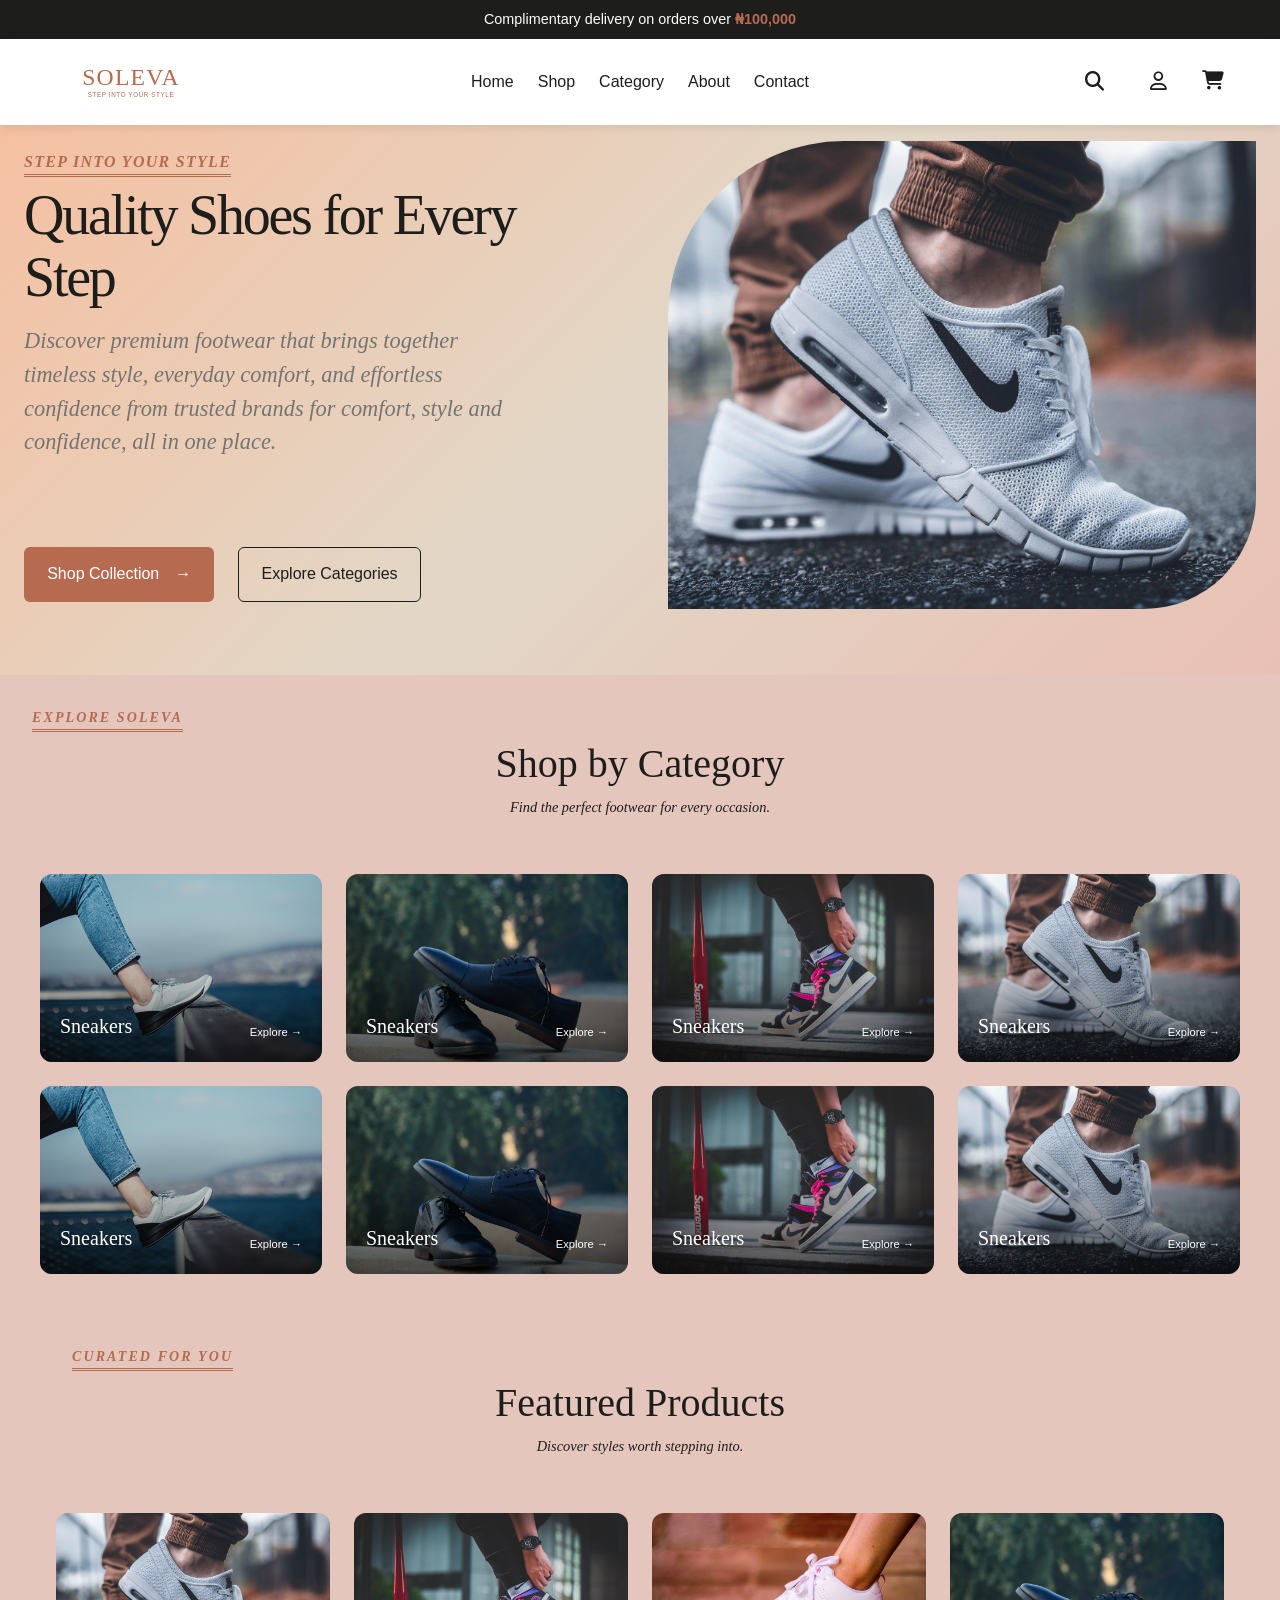
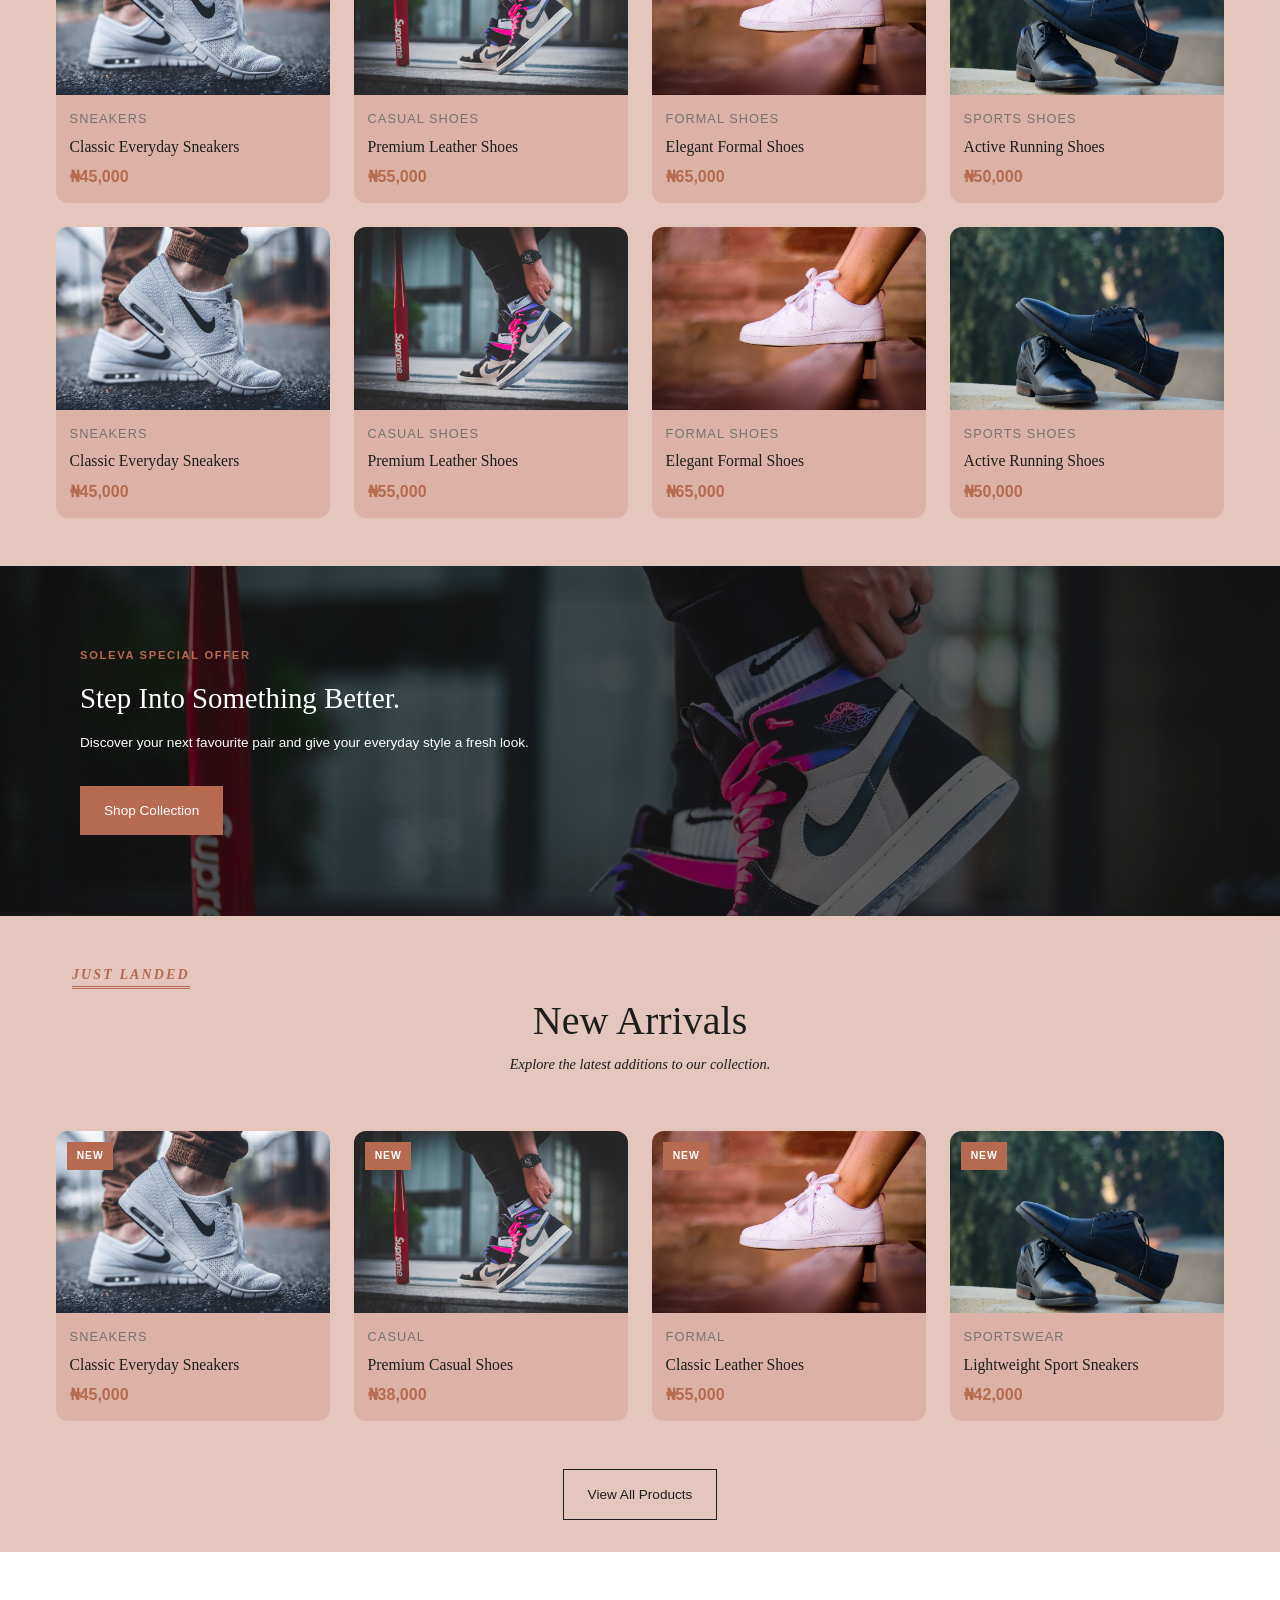
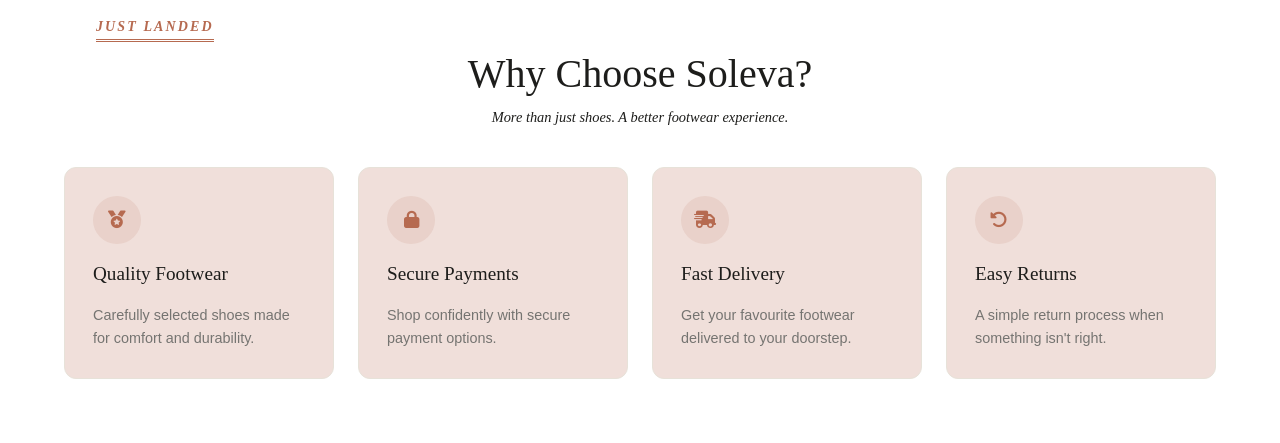
==== commit 9cd0bdf4: "added why choose us" ====
--- a/index.html
+++ b/index.html
@@ -484,6 +484,53 @@
 
                 </div>
             </section>
+
+            <section class="why-choose-section">
+                <div class="container">
+
+                    <div class="section-heading">
+                        <p>JUST LANDED</p>
+                        <h2>Why Choose Soleva?</h2>
+                        <p>More than just shoes. A better footwear experience.</p>
+                    </div>
+
+                    <div class="features-grid">
+
+                        <div class="feature-card">
+                            <div class="feature-icon">
+                                <i class="fa-solid fa-medal"></i>
+                            </div>
+                            <h3>Quality Footwear</h3>
+                            <p>Carefully selected shoes made for comfort and durability.</p>
+                        </div>
+
+                        <div class="feature-card">
+                            <div class="feature-icon">
+                                <i class="fa-solid fa-lock"></i>
+                            </div>
+                            <h3>Secure Payments</h3>
+                            <p>Shop confidently with secure payment options.</p>
+                        </div>
+
+                        <div class="feature-card">
+                            <div class="feature-icon">
+                                <i class="fa-solid fa-truck-fast"></i>
+                            </div>
+                            <h3>Fast Delivery</h3>
+                            <p>Get your favourite footwear delivered to your doorstep.</p>
+                        </div>
+
+                        <div class="feature-card">
+                            <div class="feature-icon">
+                                <i class="fa-solid fa-rotate-left"></i>
+                            </div>
+                            <h3>Easy Returns</h3>
+                            <p>A simple return process when something isn't right.</p>
+                        </div>
+
+                    </div>
+                </div>
+            </section>
         </main>
 
 
--- a/css/components.css
+++ b/css/components.css
@@ -753,4 +753,60 @@
     font-size: 0.65rem;
     font-weight: 700;
     letter-spacing: 0.08em;
+}
+
+
+
+/* ===== why-choose-section ===== */
+.why-choose-section {
+    width: 100%;
+    padding: 2.5rem 1.5rem;
+    background-color: var(--color-surface);
+}
+
+.why-choose-section .container {
+    max-width: var(--container-width);
+    margin: 0 auto;
+}
+
+.features-grid {
+    display: grid;
+    grid-template-columns: repeat(2, minmax(0, 1fr));
+    gap: 1rem;
+}
+
+.feature-card {
+    display: flex;
+    flex-direction: column;
+    align-items: flex-start;
+    gap: 0.7rem;
+    padding: 1.2rem 1rem;
+    background-color: var(--color-background);
+    border: 1px solid var(--color-border);
+    border-radius: var(--radius-medium);
+}
+
+.feature-icon {
+    display: flex;
+    align-items: center;
+    justify-content: center;
+    width: 42px;
+    height: 42px;
+    background-color: rgba(182, 106, 80, 0.12);
+    color: var(--color-accent);
+    border-radius: 50%;
+    font-size: 1rem;
+}
+
+.feature-card h3 {
+    color: var(--color-text);
+    font-family: var(--font-heading);
+    font-size: 1rem;
+    font-weight: 400;
+}
+
+.feature-card p {
+    color: var(--color-text-muted);
+    font-size: 0.8rem;
+    line-height: 1.6;
 }
--- a/css/responsive.css
+++ b/css/responsive.css
@@ -102,15 +102,48 @@
         aspect-ratio: 2 / 1;
     }
 
-        .products-grid {
+    .products-grid {
         grid-template-columns: repeat(3, minmax(0, 1fr));
         gap: 1.25rem;
     }
     .featured-products .container {
         max-width: 900px;
     }
-        .product-image{
+    .product-image{
         aspect-ratio: 3 / 2;
+    }
+
+
+    /* ===== why-choose-section ===== */
+    .why-choose-section {
+        padding: 3.5rem 2rem;
+    }
+    .why-choose-section .section-heading > p:first-child{
+        margin:0;
+        margin-left: var(--space-ms);
+    }
+    .features-grid {
+        grid-template-columns: repeat(2, minmax(0, 1fr));
+        gap: 1.5rem;
+    }
+
+    .feature-card {
+        padding: 1.5rem;
+        gap: 0.9rem;
+    }
+
+    .feature-icon {
+        width: 48px;
+        height: 48px;
+        font-size: 1.1rem;
+    }
+
+    .feature-card h3 {
+        font-size: 1.1rem;
+    }
+
+    .feature-card p {
+        font-size: 0.9rem;
     }
 }
 
@@ -154,7 +187,7 @@
         padding: var(--space-md) var(--page-padding-lg);
     }
 
-        .featured-products .container {
+    .featured-products .container {
         max-width: 1090px;
     }
 }
@@ -197,14 +230,34 @@
         margin: 0 auto;
     }
 
-
-        .products-grid {
+    .products-grid {
         grid-template-columns: repeat(4, minmax(0, 1fr));
         gap: 1.5rem;
     }
     .featured-products .container {
         max-width: 1200px;
     }
+
+    /* ===== why-choose-section ===== */
+    .why-choose-section {
+        padding: 4rem 2rem;
+    }
+  .why-choose-section .section-heading > p:first-child{
+        margin:0;
+        margin-left: var(--space-lg);
+    }
+    .features-grid {
+        grid-template-columns: repeat(4, minmax(0, 1fr));
+        gap: 1.5rem;
+    }
+
+    .feature-card {
+        padding: 1.75rem;
+    }
+
+    .feature-card h3 {
+        font-size: 1.2rem;
+    }
 }
 
 
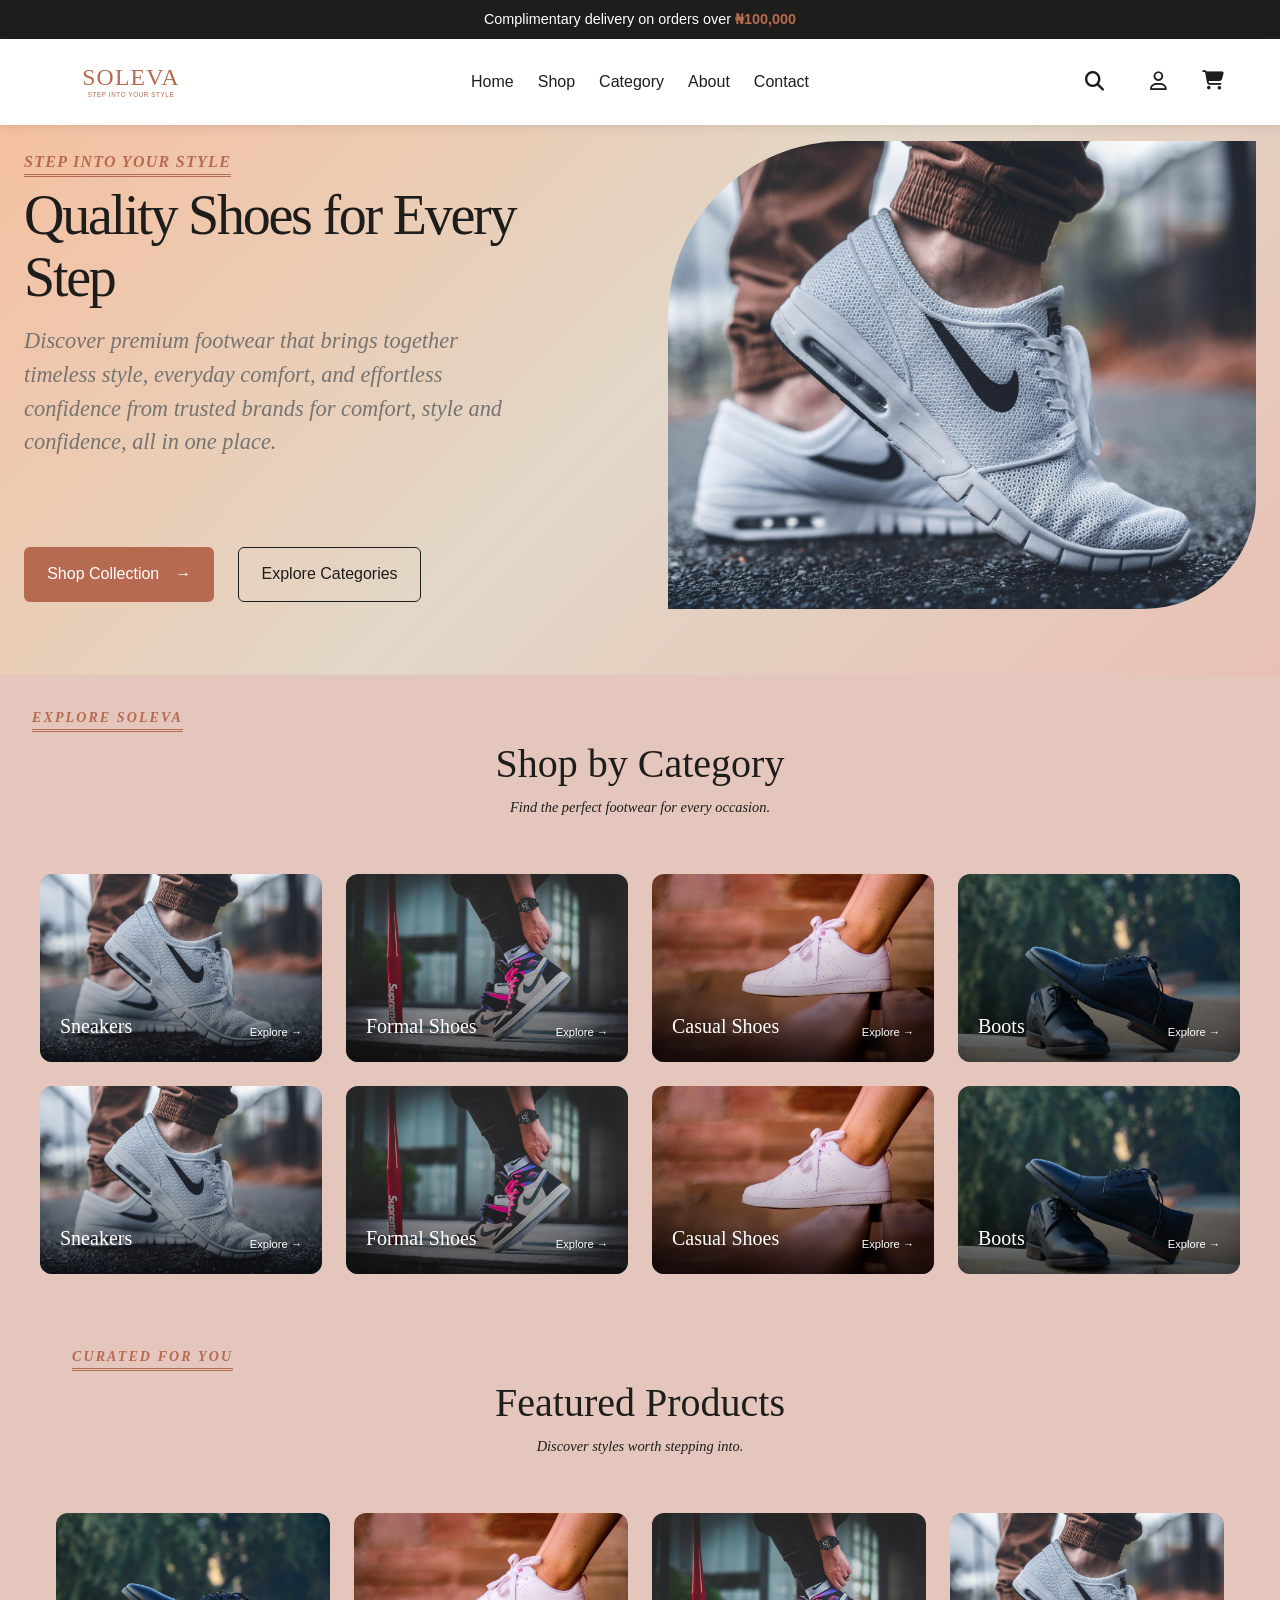
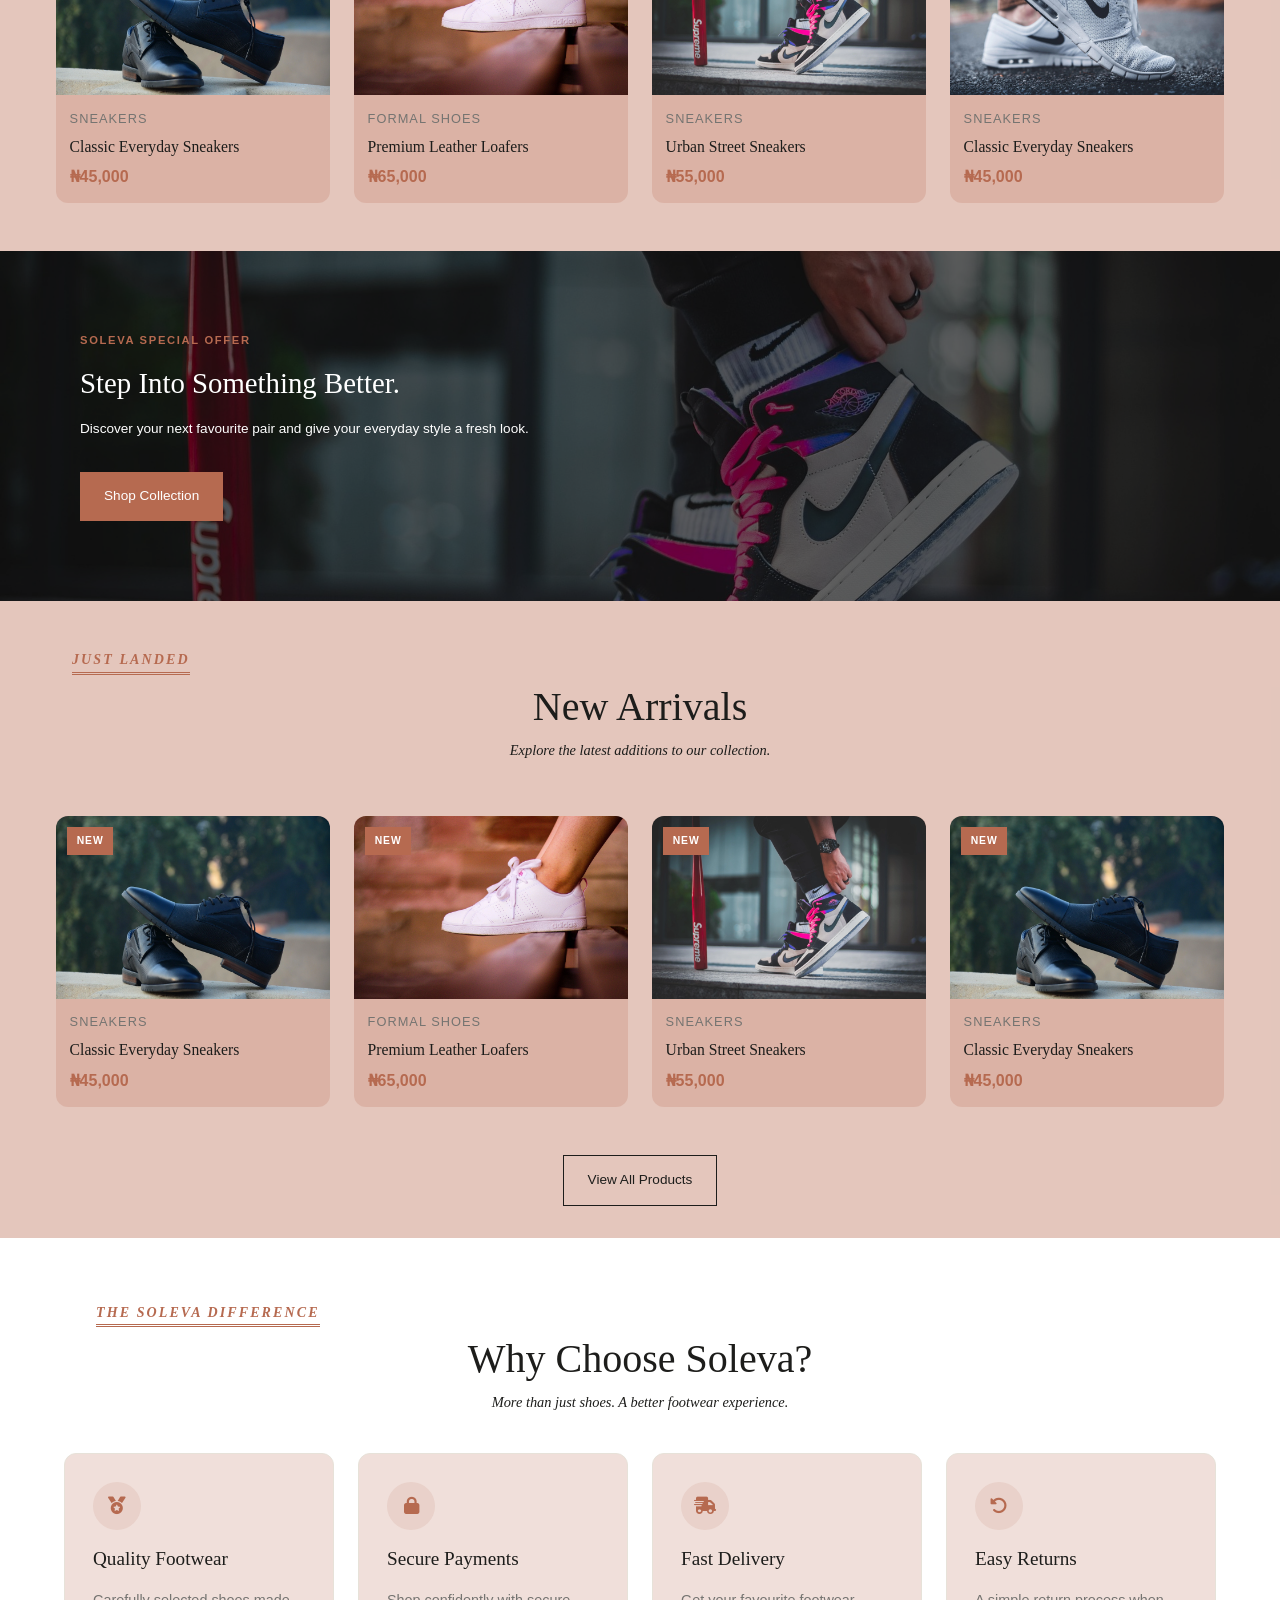
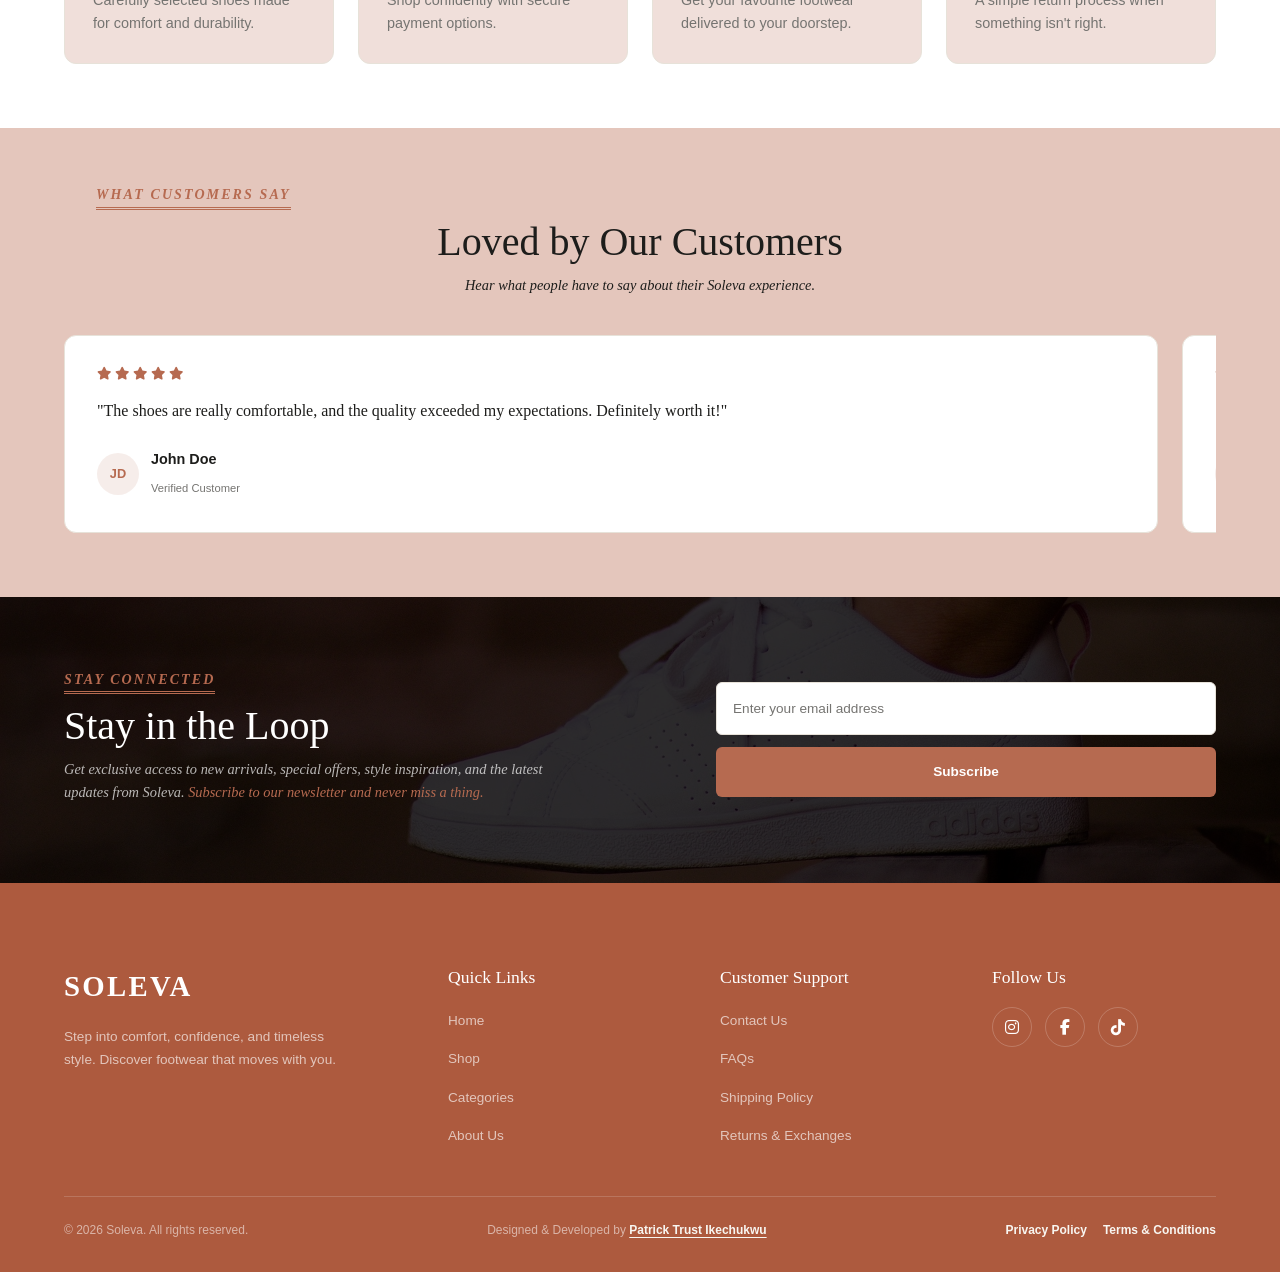
==== commit 8332e3c0: "completed hero section" ====
--- a/index.html
+++ b/index.html
@@ -196,72 +196,7 @@
                     </div>
 
                     <div class="categories-grid">
-
-                        <a href="#" class="category-card">
-                            <img src="assets/images/hero_5.jpg"
-                                alt="Sneakers">
-                            <div class="category-info">
-                                <h3>Sneakers</h3>
-                                <span>Explore &rarr;</span>
-                            </div>
-                        </a>
-                        <a href="#" class="category-card">
-                            <img src="assets/images/hero_4.jpg"
-                                alt="Sneakers">
-                            <div class="category-info">
-                                <h3>Sneakers</h3>
-                                <span>Explore &rarr;</span>
-                            </div>
-                        </a>
-                        <a href="#" class="category-card">
-                            <img src="assets/images/hero_2.jpg"
-                                alt="Sneakers">
-                            <div class="category-info">
-                                <h3>Sneakers</h3>
-                                <span>Explore &rarr;</span>
-                            </div>
-                        </a>
-                        <a href="#" class="category-card">
-                            <img src="assets/images/hero_1.jpg"
-                                alt="Sneakers">
-                            <div class="category-info">
-                                <h3>Sneakers</h3>
-                                <span>Explore &rarr;</span>
-                            </div>
-                        </a>
-                        <!-- Other category cards -->
-                        <a href="#" class="category-card">
-                            <img src="assets/images/hero_5.jpg"
-                                alt="Sneakers">
-                            <div class="category-info">
-                                <h3>Sneakers</h3>
-                                <span>Explore &rarr;</span>
-                            </div>
-                        </a>
-                        <a href="#" class="category-card">
-                            <img src="assets/images/hero_4.jpg"
-                                alt="Sneakers">
-                            <div class="category-info">
-                                <h3>Sneakers</h3>
-                                <span>Explore &rarr;</span>
-                            </div>
-                        </a>
-                        <a href="#" class="category-card">
-                            <img src="assets/images/hero_2.jpg"
-                                alt="Sneakers">
-                            <div class="category-info">
-                                <h3>Sneakers</h3>
-                                <span>Explore &rarr;</span>
-                            </div>
-                        </a>
-                        <a href="#" class="category-card">
-                            <img src="assets/images/hero_1.jpg"
-                                alt="Sneakers">
-                            <div class="category-info">
-                                <h3>Sneakers</h3>
-                                <span>Explore &rarr;</span>
-                            </div>
-                        </a>
+                        <!-- Category cards will be inserted here by JavaScript -->
                     </div>
 
                 </div>
@@ -278,119 +213,8 @@
                     </div>
 
                     <!-- Products Grid -->
-                    <div class="products-grid">
-
-                        <!-- Product 1 -->
-                        <div class="product-card">
-                            <div class="product-image">
-                                <img src="assets/images/hero_1.jpg"
-                                    alt="Classic sneakers">
-                            </div>
-
-                            <div class="product-info">
-                                <p class="product-category">Sneakers</p>
-                                <h3>Classic Everyday Sneakers</h3>
-                                <p class="product-price">₦45,000</p>
-                            </div>
-                        </div>
-
-                        <!-- Product 2 -->
-                        <div class="product-card">
-                            <div class="product-image">
-                                <img src="assets/images/hero_2.jpg"
-                                    alt="Casual leather shoes">
-                            </div>
-
-                            <div class="product-info">
-                                <p class="product-category">Casual Shoes</p>
-                                <h3>Premium Leather Shoes</h3>
-                                <p class="product-price">₦55,000</p>
-                            </div>
-                        </div>
-
-                        <!-- Product 3 -->
-                        <div class="product-card">
-                            <div class="product-image">
-                                <img src="assets/images/hero_3.jpg"
-                                    alt="Formal shoes">
-                            </div>
-
-                            <div class="product-info">
-                                <p class="product-category">Formal Shoes</p>
-                                <h3>Elegant Formal Shoes</h3>
-                                <p class="product-price">₦65,000</p>
-                            </div>
-                        </div>
-
-                        <!-- Product 4 -->
-                        <div class="product-card">
-                            <div class="product-image">
-                                <img src="assets/images/hero_4.jpg"
-                                    alt="Sport running shoes">
-                            </div>
-
-                            <div class="product-info">
-                                <p class="product-category">Sports Shoes</p>
-                                <h3>Active Running Shoes</h3>
-                                <p class="product-price">₦50,000</p>
-                            </div>
-                        </div>
-
-                        <!-- Product 1 -->
-                        <div class="product-card">
-                            <div class="product-image">
-                                <img src="assets/images/hero_1.jpg"
-                                    alt="Classic sneakers">
-                            </div>
-
-                            <div class="product-info">
-                                <p class="product-category">Sneakers</p>
-                                <h3>Classic Everyday Sneakers</h3>
-                                <p class="product-price">₦45,000</p>
-                            </div>
-                        </div>
-
-                        <!-- Product 2 -->
-                        <div class="product-card">
-                            <div class="product-image">
-                                <img src="assets/images/hero_2.jpg"
-                                    alt="Casual leather shoes">
-                            </div>
-
-                            <div class="product-info">
-                                <p class="product-category">Casual Shoes</p>
-                                <h3>Premium Leather Shoes</h3>
-                                <p class="product-price">₦55,000</p>
-                            </div>
-                        </div>
-
-                        <!-- Product 3 -->
-                        <div class="product-card">
-                            <div class="product-image">
-                                <img src="assets/images/hero_3.jpg"
-                                    alt="Formal shoes">
-                            </div>
-
-                            <div class="product-info">
-                                <p class="product-category">Formal Shoes</p>
-                                <h3>Elegant Formal Shoes</h3>
-                                <p class="product-price">₦65,000</p>
-                            </div>
-                        </div>
-
-                        <!-- Product 4 -->
-                        <div class="product-card">
-                            <div class="product-image">
-                                <img src="assets/images/hero_4.jpg"
-                                    alt="Sport running shoes">
-                            </div>
-
-                            <div class="product-info">
-                                <p class="product-category">Sports Shoes</p>
-                                <h3>Active Running Shoes</h3>
-                                <p class="product-price">₦50,000</p>
-                            </div>
-                        </div>
+                    <div class="products-grid" id="featured-products-grid">
+                        <!-- Featured product cards will be inserted here by JavaScript -->
                     </div>
                 </div>
             </section>
@@ -422,57 +246,6 @@
 
                     <div class="products-grid" id="new-arrivals-grid">
 
-                        <div class="product-card">
-                            <div class="product-image">
-                                <span class="product-badge">NEW</span>
-                                <img src="assets/images/hero_1.webp" alt="New sneakers">
-                            </div>
-
-                            <div class="product-info">
-                                <p class="product-category">Sneakers</p>
-                                <h3>Classic Everyday Sneakers</h3>
-                                <p class="product-price">₦45,000</p>
-                            </div>
-                        </div>
-
-                        <div class="product-card">
-                            <div class="product-image">
-                                <span class="product-badge">NEW</span>
-                                <img src="assets/images/hero_2.webp" alt="Casual footwear">
-                            </div>
-
-                            <div class="product-info">
-                                <p class="product-category">Casual</p>
-                                <h3>Premium Casual Shoes</h3>
-                                <p class="product-price">₦38,000</p>
-                            </div>
-                        </div>
-
-                        <div class="product-card">
-                            <div class="product-image">
-                                <span class="product-badge">NEW</span>
-                                <img src="assets/images/hero_3.jpg" alt="Leather shoes">
-                            </div>
-
-                            <div class="product-info">
-                                <p class="product-category">Formal</p>
-                                <h3>Classic Leather Shoes</h3>
-                                <p class="product-price">₦55,000</p>
-                            </div>
-                        </div>
-
-                        <div class="product-card">
-                            <div class="product-image">
-                                <span class="product-badge">NEW</span>
-                                <img src="assets/images/hero_4.jpg" alt="Sport sneakers">
-                            </div>
-
-                            <div class="product-info">
-                                <p class="product-category">Sportswear</p>
-                                <h3>Lightweight Sport Sneakers</h3>
-                                <p class="product-price">₦42,000</p>
-                            </div>
-                        </div>
 
                     </div>
 
@@ -489,7 +262,7 @@
                 <div class="container">
 
                     <div class="section-heading">
-                        <p>JUST LANDED</p>
+                        <p>THE SOLEVA DIFFERENCE</p>
                         <h2>Why Choose Soleva?</h2>
                         <p>More than just shoes. A better footwear experience.</p>
                     </div>
@@ -531,15 +304,197 @@
                     </div>
                 </div>
             </section>
+
+            <section class="testimonials-section">
+                <div class="container">
+
+                    <div class="section-heading">
+                        <p>WHAT CUSTOMERS SAY</p>
+                        <h2>Loved by Our Customers</h2>
+                        <p>Hear what people have to say about their Soleva experience.</p>
+                    </div>
+
+                    <div class="testimonials-container">
+
+                        <div class="testimonial-card">
+                            <div class="testimonial-rating">
+                                <i class="fa-solid fa-star"></i>
+                                <i class="fa-solid fa-star"></i>
+                                <i class="fa-solid fa-star"></i>
+                                <i class="fa-solid fa-star"></i>
+                                <i class="fa-solid fa-star"></i>
+                            </div>
+
+                            <p class="testimonial-text">
+                                "The shoes are really comfortable, and the quality exceeded my expectations. Definitely worth it!"
+                            </p>
+
+                            <div class="testimonial-author">
+                                <div class="author-avatar">JD</div>
+                                <div>
+                                    <h3>John Doe</h3>
+                                    <span>Verified Customer</span>
+                                </div>
+                            </div>
+                        </div>
+
+                        <div class="testimonial-card">
+                            <div class="testimonial-rating">
+                                <i class="fa-solid fa-star"></i>
+                                <i class="fa-solid fa-star"></i>
+                                <i class="fa-solid fa-star"></i>
+                                <i class="fa-solid fa-star"></i>
+                                <i class="fa-solid fa-star"></i>
+                            </div>
+
+                            <p class="testimonial-text">
+                                "I love how stylish the shoes are. Delivery was smooth, and the whole shopping experience was great."
+                            </p>
+
+                            <div class="testimonial-author">
+                                <div class="author-avatar">AM</div>
+                                <div>
+                                    <h3>Anna Mark</h3>
+                                    <span>Verified Customer</span>
+                                </div>
+                            </div>
+                        </div>
+
+                        <div class="testimonial-card">
+                            <div class="testimonial-rating">
+                                <i class="fa-solid fa-star"></i>
+                                <i class="fa-solid fa-star"></i>
+                                <i class="fa-solid fa-star"></i>
+                                <i class="fa-solid fa-star"></i>
+                                <i class="fa-solid fa-star"></i>
+                            </div>
+
+                            <p class="testimonial-text">
+                                "Great customer service and beautiful footwear. I'll definitely be shopping here again."
+                            </p>
+
+                            <div class="testimonial-author">
+                                <div class="author-avatar">TO</div>
+                                <div>
+                                    <h3>Tobi Ojo</h3>
+                                    <span>Verified Customer</span>
+                                </div>
+                            </div>
+                        </div>
+
+                    </div>
+
+                </div>
+            </section>
+            <section class="newsletter-section">
+                <div class="container">
+                    <div class="newsletter-content">
+
+                        <div class="section-heading">
+                            <p>STAY CONNECTED</p>
+                            <h2>Stay in the Loop</h2>
+                            <p>
+                                Get exclusive access to new arrivals, special offers, 
+                                style inspiration, and the latest updates from Soleva. 
+                                <span class="newsletter-subtitle">Subscribe to our newsletter and never miss a thing.</span>
+                            </p>
+                        </div>
+
+                        <form class="newsletter-form">
+                            <input
+                                type="email"
+                                name="email"
+                                placeholder="Enter your email address"
+                                aria-label="Email address"
+                                required
+                            >
+
+                            <button type="submit">Subscribe</button>
+                        </form>
+
+                    </div>
+                </div>
+            </section>
         </main>
 
-
-
-
-
-        
-        <script src="js/scripts.js"></script>
+        <footer class="footer">
+            <div class="container">
+
+                <!-- Brand -->
+                <div class="footer-brand">
+                    <a href="index.html" class="footer-logo">
+                        SOLEVA
+                    </a>
+
+                    <p>
+                        Step into comfort, confidence, and timeless style.
+                        Discover footwear that moves with you.
+                    </p>
+                </div>
+
+                <!-- Quick Links -->
+                <div class="footer-links">
+                    <h3>Quick Links</h3>
+                    <ul>
+                        <li><a href="index.html">Home</a></li>
+                        <li><a href="shop.html">Shop</a></li>
+                        <li><a href="shop.html">Categories</a></li>
+                        <li><a href="about.html">About Us</a></li>
+                    </ul>
+                </div>
+
+                <!-- Customer Support -->
+                <div class="footer-links">
+                    <h3>Customer Support</h3>
+                    <ul>
+                        <li><a href="contact.html">Contact Us</a></li>
+                        <li><a href="#">FAQs</a></li>
+                        <li><a href="#">Shipping Policy</a></li>
+                        <li><a href="#">Returns & Exchanges</a></li>
+                    </ul>
+                </div>
+
+                <!-- Social Media -->
+                <div class="footer-social">
+                    <h3>Follow Us</h3>
+
+                    <div class="social-icons">
+                        <a href="#" aria-label="Instagram">
+                            <i class="fa-brands fa-instagram"></i>
+                        </a>
+
+                        <a href="#" aria-label="Facebook">
+                            <i class="fa-brands fa-facebook-f"></i>
+                        </a>
+
+                        <a href="#" aria-label="TikTok">
+                            <i class="fa-brands fa-tiktok"></i>
+                        </a>
+                    </div>
+                </div>
+
+                <!-- Footer Bottom -->
+                <div class="footer-bottom">
+                    <p>&copy; 2026 Soleva. All rights reserved.</p>
+
+                    <p>
+                        Designed & Developed by
+                        <a href="#" target="_blank" rel="noopener noreferrer">
+                            Patrick Trust Ikechukwu
+                        </a>
+                    </p>
+                    <div class="footer-legal">
+                        <a href="#">Privacy Policy</a>
+                        <a href="#">Terms & Conditions</a>
+                    </div>
+                </div>
+
+            </div>
+        </footer>
+
+
+
+        <script type="module" src="js/scripts.js"></script>
         <script src="js/navigation.js"></script>
-        <!-- <script src="js/main.js"></script> -->
     </body>
 </html>
--- a/css/style.css
+++ b/css/style.css
@@ -6,6 +6,7 @@
     --color-text: #1D1D1B;
     --color-text-muted: #757471;
     --color-accent: #B66A50;
+    --color-footer: #ad5a3e;
     --color-border: #E7E2D9;
     --color-hero-section: linear-gradient(
         135deg,
--- a/css/components.css
+++ b/css/components.css
@@ -809,4 +809,322 @@
     color: var(--color-text-muted);
     font-size: 0.8rem;
     line-height: 1.6;
+}
+
+
+
+/* testimonials */
+.testimonials-section {
+    width: 100%;
+    padding: 2.5rem 1.5rem;
+    background-color: var(--color-background);
+}
+
+.testimonials-section .container {
+    max-width: var(--container-width);
+    margin: 0 auto;
+}
+
+.testimonials-container {
+    display: flex;
+    gap: 1rem;
+    overflow-x: auto;
+    scroll-snap-type: x mandatory;
+    scrollbar-width: none;
+    padding-bottom: 0.5rem;
+}
+
+.testimonials-container::-webkit-scrollbar {
+    display: none;
+}
+
+.testimonial-card {
+    flex: 0 0 85%;
+    scroll-snap-align: start;
+    padding: 1.5rem;
+    background-color: var(--color-surface);
+    border: 1px solid var(--color-border);
+    border-radius: var(--radius-medium);
+}
+
+.testimonial-rating {
+    display: flex;
+    gap: 0.25rem;
+    color: var(--color-accent);
+    font-size: 0.8rem;
+    margin-bottom: 1rem;
+}
+
+.testimonial-text {
+    color: var(--color-text);
+    font-family: var(--font-heading);
+    font-size: 0.95rem;
+    line-height: 1.7;
+    margin-bottom: 1.5rem;
+}
+
+.testimonial-author {
+    display: flex;
+    align-items: center;
+    gap: 0.75rem;
+}
+
+.author-avatar {
+    width: 42px;
+    height: 42px;
+    display: flex;
+    align-items: center;
+    justify-content: center;
+    flex-shrink: 0;
+    background-color: rgba(182, 106, 80, 0.12);
+    color: var(--color-accent);
+    border-radius: 50%;
+    font-size: 0.8rem;
+    font-weight: 700;
+}
+
+.testimonial-author h3 {
+    color: var(--color-text);
+    font-size: 0.9rem;
+    font-weight: 600;
+    margin-bottom: 0.2rem;
+}
+
+.testimonial-author span {
+    color: var(--color-text-muted);
+    font-size: 0.7rem;
+}
+
+
+/* newsletter */
+.newsletter-section {
+    width: 100%;
+    padding: 3rem 1.5rem;
+    background-color: var(--color-text);
+}
+
+.newsletter-section .container {
+    max-width: var(--container-width);
+    margin: 0 auto;
+}
+.newsletter-section {
+    width: 100%;
+    padding: 3rem 1.5rem;
+    background-image: url("../assets/images/hero_3.webp");
+    background-size: cover;
+    background-position: center;
+    background-repeat: no-repeat;
+    position: relative;
+    isolation: isolate;
+}
+
+.newsletter-section::before {
+    content: "";
+    position: absolute;
+    inset: 0;
+    background: rgba(0, 0, 0, 0.822);
+    z-index: -1;
+}
+/* .newsletter-section .section-heading {
+    max-width: 550px;
+    margin: 0 auto var(--space-lg);
+} */
+
+.newsletter-section .section-heading h2 {
+    color: var(--color-surface);
+}
+
+.newsletter-section .section-heading > p:last-child {
+    color: rgba(255, 255, 255, .7);
+}
+
+.newsletter-form {
+    max-width: 550px;
+    margin: 0 auto;
+}
+
+.newsletter-form {
+    display: flex;
+    flex-direction: column;
+    gap: .75rem;
+}
+
+.newsletter-form input {
+    width: 100%;
+    padding: .9rem 1rem;
+    border: 1px solid var(--color-border);
+    border-radius: var(--radius-small);
+    background-color: var(--color-surface);
+    color: var(--color-text);
+    font-size: .85rem;
+    outline: none;
+}
+
+.newsletter-form input:focus {
+    border-color: var(--color-accent);
+}
+
+.newsletter-form button {
+    width: 100%;
+    padding: .9rem 1rem;
+    border: none;
+    border-radius: var(--radius-small);
+    background-color: var(--color-accent);
+    color: var(--color-surface);
+    font-size: .85rem;
+    font-weight: 600;
+    cursor: pointer;
+    transition: background-color var(--transition-fast);
+}
+
+.newsletter-form button:hover {
+    background-color: #98543f;
+}
+
+
+/* footer */
+/* FOOTER */
+
+.footer {
+    width: 100%;
+    padding: 3rem 1.5rem 1.5rem;
+    background: var(--color-footer);
+}
+
+.footer .container {
+    max-width: var(--container-width);
+    margin: 0 auto;
+}
+
+/* BRAND */
+
+.footer-brand {
+    padding-bottom: 2rem;
+    border-bottom: 1px solid rgba(255, 255, 255, .15);
+}
+.footer-logo {
+    display: inline-block;
+    margin-bottom: 1rem;
+    color: var(--color-surface);
+    font-family: var(--font-heading);
+    font-size: 1.8rem;
+    font-weight: 600;
+    letter-spacing: .08em;
+    text-decoration: none;
+}
+
+.footer-brand p {
+    max-width: 320px;
+    color: rgba(255, 255, 255, .65);
+    font-size: .85rem;
+    line-height: 1.7;
+}
+
+/* FOOTER LINKS */
+
+.footer-links {
+    padding: 1.5rem 0;
+    border-bottom: 1px solid rgba(255, 255, 255, .15);
+}
+
+.footer-links h3,
+.footer-social h3 {
+    margin-bottom: 1rem;
+    color: var(--color-surface);
+    font-family: var(--font-heading);
+    font-size: 1.1rem;
+    font-weight: 400;
+}
+
+.footer-links ul {
+    display: flex;
+    flex-direction: column;
+    gap: .8rem;
+    list-style: none;
+}
+
+.footer-links a {
+    color: rgba(255, 255, 255, .65);
+    font-size: .85rem;
+    text-decoration: none;
+    transition: color var(--transition-fast);
+}
+
+.footer-links a:hover {
+    color: var(--color-accent);
+}
+
+/* SOCIAL MEDIA */
+
+.footer-social {
+    padding: 1.5rem 0;
+    border-bottom: 1px solid rgba(255, 255, 255, .15);
+}
+
+.social-icons {
+    display: flex;
+    align-items: center;
+    gap: .8rem;
+}
+
+.social-icons a {
+    display: flex;
+    align-items: center;
+    justify-content: center;
+    width: 40px;
+    height: 40px;
+    border: 1px solid rgba(255, 255, 255, .2);
+    border-radius: 50%;
+    color: var(--color-surface);
+    font-size: 1rem;
+    text-decoration: none;
+    transition: all var(--transition-fast);
+}
+
+.social-icons a:hover {
+    background-color: var(--color-accent);
+    border-color: var(--color-accent);
+}
+
+/* FOOTER BOTTOM */
+
+.footer-bottom {
+    display: flex;
+    flex-direction: column;
+    align-items: center;
+    gap: 1rem;
+    padding-top: 1.5rem;
+    text-align: center;
+}
+
+.footer-bottom p,
+.footer-legal a {
+    color: rgba(255, 255, 255, .55);
+    font-size: .75rem;
+}
+.footer-bottom a {
+    color: #F8F6F1;
+    font-weight: 600;
+    text-decoration: underline;
+    text-underline-offset: 3px;
+    transition: opacity var(--transition-fast);
+}
+
+.footer-bottom a:hover {
+    opacity: .75;
+}
+.footer-legal {
+    display: flex;
+    flex-wrap: wrap;
+    justify-content: center;
+    gap: 1rem;
+}
+
+.footer-legal a {
+    text-decoration: none;
+    transition: color var(--transition-fast);
+}
+
+.footer-legal a:hover {
+    color: var(--color-accent);
 }
--- a/css/responsive.css
+++ b/css/responsive.css
@@ -3,6 +3,7 @@
 ======================================== */
 
 @media (min-width: 768px) {
+
     .header .header-container {
         display: flex;
         align-items: center;
@@ -43,6 +44,7 @@
         gap: var(--space-xs);
         margin-left: 0;
     }
+
     .header-actions i{
         font-size: 1rem;
     }
@@ -50,30 +52,35 @@
     .hero-image{
         height: 400px;
     }
+
     .hero-content{
         padding: var(--space-sm) var(--page-padding-md);
     }
+
     .hero-subtitle{
         font-size: 1rem;
     }
+
     .hero-content h1{
         font-size: 2.5rem;
 
         max-width: 590px;
     }
+
     .hero-description{
         font-size: 1rem;
         max-width: 500px;
     }
+
     .hero-buttons{
         gap: var(--space-md);
     }
+
     .btn{
         min-height: 45px;
         padding: 0.85rem 1.385rem;
         font-size: 1rem;
     }
-
 
      .categories-section {
         padding-top: var(--space-lg);
@@ -85,6 +92,7 @@
         margin-left: var(--space-lg);
         font-size: 0.875rem;
     }
+
     .section-heading {
         margin-bottom: var(--space-lg);
     }
@@ -106,22 +114,24 @@
         grid-template-columns: repeat(3, minmax(0, 1fr));
         gap: 1.25rem;
     }
+
     .featured-products .container {
         max-width: 900px;
     }
+
     .product-image{
         aspect-ratio: 3 / 2;
     }
 
-
-    /* ===== why-choose-section ===== */
     .why-choose-section {
         padding: 3.5rem 2rem;
     }
+
     .why-choose-section .section-heading > p:first-child{
         margin:0;
         margin-left: var(--space-ms);
     }
+
     .features-grid {
         grid-template-columns: repeat(2, minmax(0, 1fr));
         gap: 1.5rem;
@@ -145,37 +155,144 @@
     .feature-card p {
         font-size: 0.9rem;
     }
+
+    .testimonials-section {
+        padding: 3.5rem 2rem;
+    }
+
+    .testimonials-container {
+        gap: 1.5rem;
+    }
+
+    .testimonial-card {
+        flex: 0 0 90%;
+        padding: 1.75rem;
+    }
+
+    .testimonial-text {
+        font-size: 1rem;
+    }
+
+    .newsletter-section {
+        padding: 3rem 1rem;
+    }
+
+    .newsletter-subtitle{
+        color: var(--color-accent);
+    }
+
+    .newsletter-content {
+        display: flex;
+        align-items: center;
+        justify-content: space-between;
+        gap: 3rem;
+    }
+
+    .newsletter-content .section-heading {
+        flex: 1;
+        max-width: 500px;
+        margin: 0;
+        text-align: left;
+    }
+
+    .newsletter-content .section-heading > p:first-child{
+        margin:0;
+        margin-left: var(--space-ms);
+    }
+
+    .newsletter-form {
+        flex: 1;
+        max-width: 450px;
+        margin: 0;
+    }
+
+    .footer {
+        padding: 4rem 2rem 2rem;
+    }
+
+    .footer .container {
+        display: grid;
+        grid-template-columns: repeat(2, minmax(0, 1fr));
+        column-gap: 3rem;
+    }
+
+    .footer-brand {
+        padding-bottom: 2rem;
+    }
+
+    .footer-links {
+        padding: 1.5rem 0;
+    }
+
+    .footer-social {
+        padding: 1.5rem 0;
+    }
+
+    .footer-bottom {
+        grid-column: 1 / -1;
+        flex-direction: row;
+        justify-content: space-between;
+        text-align: left;
+        padding-top: 2rem;
+    }
+
+    .about-hero {
+        display: flex;
+        align-items: center;
+        gap: 2rem;
+        padding: 4rem 2rem;
+    }
+
+    .about-hero-content {
+        flex: 1;
+        margin-bottom: 0;
+    }
+
+    .about-hero-content h1 {
+        font-size: 2.5rem;
+    }
+
+    .about-hero-image {
+        flex: 1;
+        height: 380px;
+    }
 }
 
 /* Laptop */
 @media (min-width: 1024px) {
+
     .header .header-actions {
         gap: var(--space-md);
     }
+
     .header-actions i{
         font-size: 1.2rem;
     }
+
     .hero-container{
         flex-direction: row-reverse;
         gap: var(--space-xs);
     }
+
     .hero-image{
         height: 500px;
-        /* border:1px solid red; */
         padding: var(--space-sm) var(--page-padding-md);
-         /* background-color: transparent; */
-    }
+    }
+
     .hero-image img{
         border-radius: 9rem 0 5rem 0;
     }
+
     .hero-content{
         display: flex;
         align-items: center;
     }
+
     .hero-content h1{
         font-size: 3rem;
         max-width: 590px;
     }
+
     .hero-description{
         font-size: 1.3rem;
         padding-bottom: 3rem;
@@ -192,29 +309,29 @@
     }
 }
 
-/* Desktop */
+/* Desktop Styles */
 @media (min-width: 1200px) {
-    /* Desktop styles */
+
     .hero-container{
         max-width: 1400px;
         margin-inline: auto;
         padding-bottom: 0;
     }
+
     .hero-image img{
         border-radius: 11rem 0 7rem 0;
     }
+
     .hero-content h1{
         font-size: 3.5rem;
         max-width: 610px;
     }
+
     .hero-description{
         font-size: 1.4rem;
         padding-bottom: 4rem;
     }
 
-    /* =========================
-        SHOP BY CATEGORY
-    ========================= */
     .categories-grid {
         grid-template-columns: repeat(4, minmax(0, 1fr));
         gap: 1.5rem;
@@ -234,18 +351,20 @@
         grid-template-columns: repeat(4, minmax(0, 1fr));
         gap: 1.5rem;
     }
+
     .featured-products .container {
         max-width: 1200px;
     }
 
-    /* ===== why-choose-section ===== */
     .why-choose-section {
         padding: 4rem 2rem;
     }
-  .why-choose-section .section-heading > p:first-child{
+
+    .why-choose-section .section-heading > p:first-child{
         margin:0;
         margin-left: var(--space-lg);
     }
+
     .features-grid {
         grid-template-columns: repeat(4, minmax(0, 1fr));
         gap: 1.5rem;
@@ -258,6 +377,58 @@
     .feature-card h3 {
         font-size: 1.2rem;
     }
+
+    .testimonial-card {
+        flex: 0 0 95%;
+        padding: 2rem;
+    }
+
+    .newsletter-section {
+        padding: 4.5rem 2rem;
+        background-position: center;
+    }
+
+    .newsletter-content {
+        gap: 5rem;
+    }
+
+    .newsletter-content .section-heading h2 {
+        font-size: 2.5rem;
+    }
+
+    .newsletter-form {
+        max-width: 500px;
+    }
+
+    .footer {
+        padding: 5rem 2rem 2rem;
+    }
+
+    .footer .container {
+        grid-template-columns: 1.5fr 1fr 1fr 1fr;
+        column-gap: 3rem;
+    }
+
+    .footer-brand {
+        padding-bottom: 0;
+        border-bottom: none;
+    }
+
+    .footer-links,
+    .footer-social {
+        padding: 0;
+        border-bottom: none;
+    }
+
+    .footer-brand p {
+        max-width: 280px;
+    }
+
+    .footer-bottom {
+        margin-top: 3rem;
+        padding-top: 1.5rem;
+        border-top: 1px solid rgba(231, 226, 217, 0.2);
+    }
 }
 
 
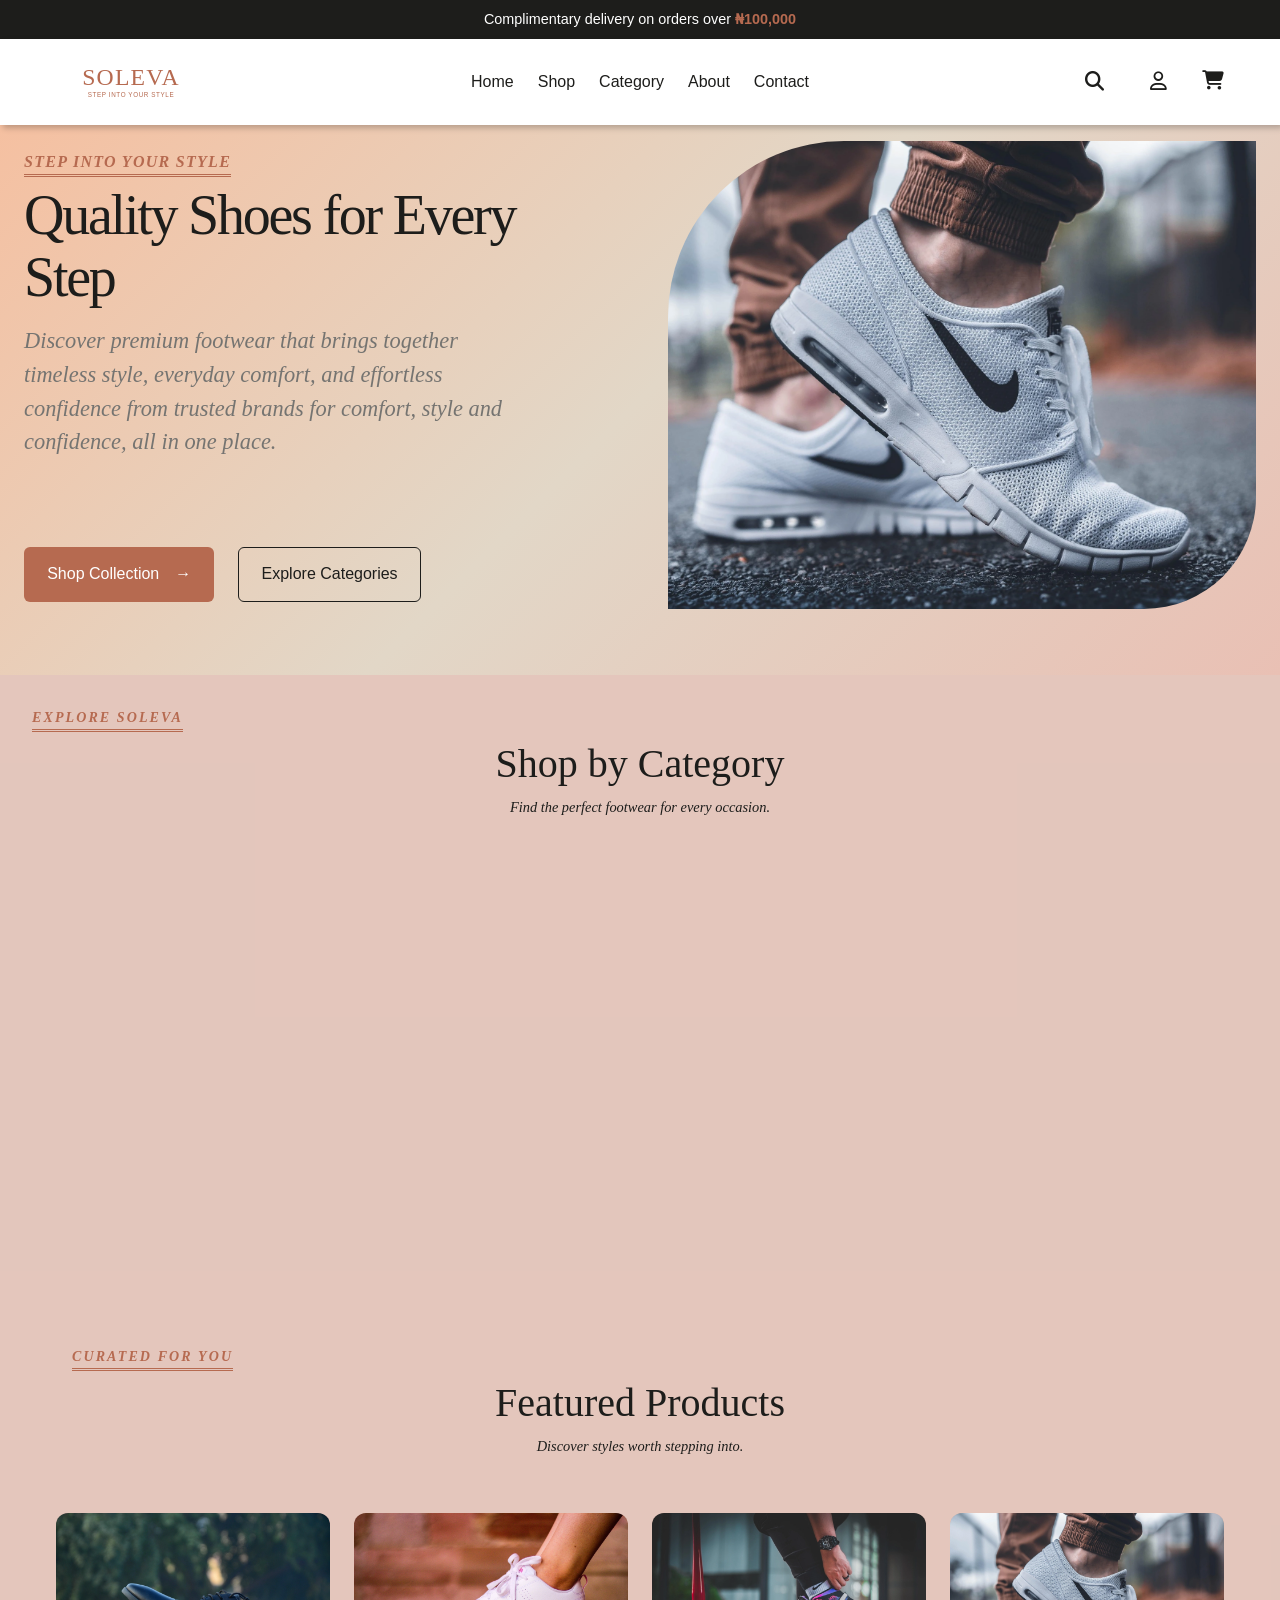
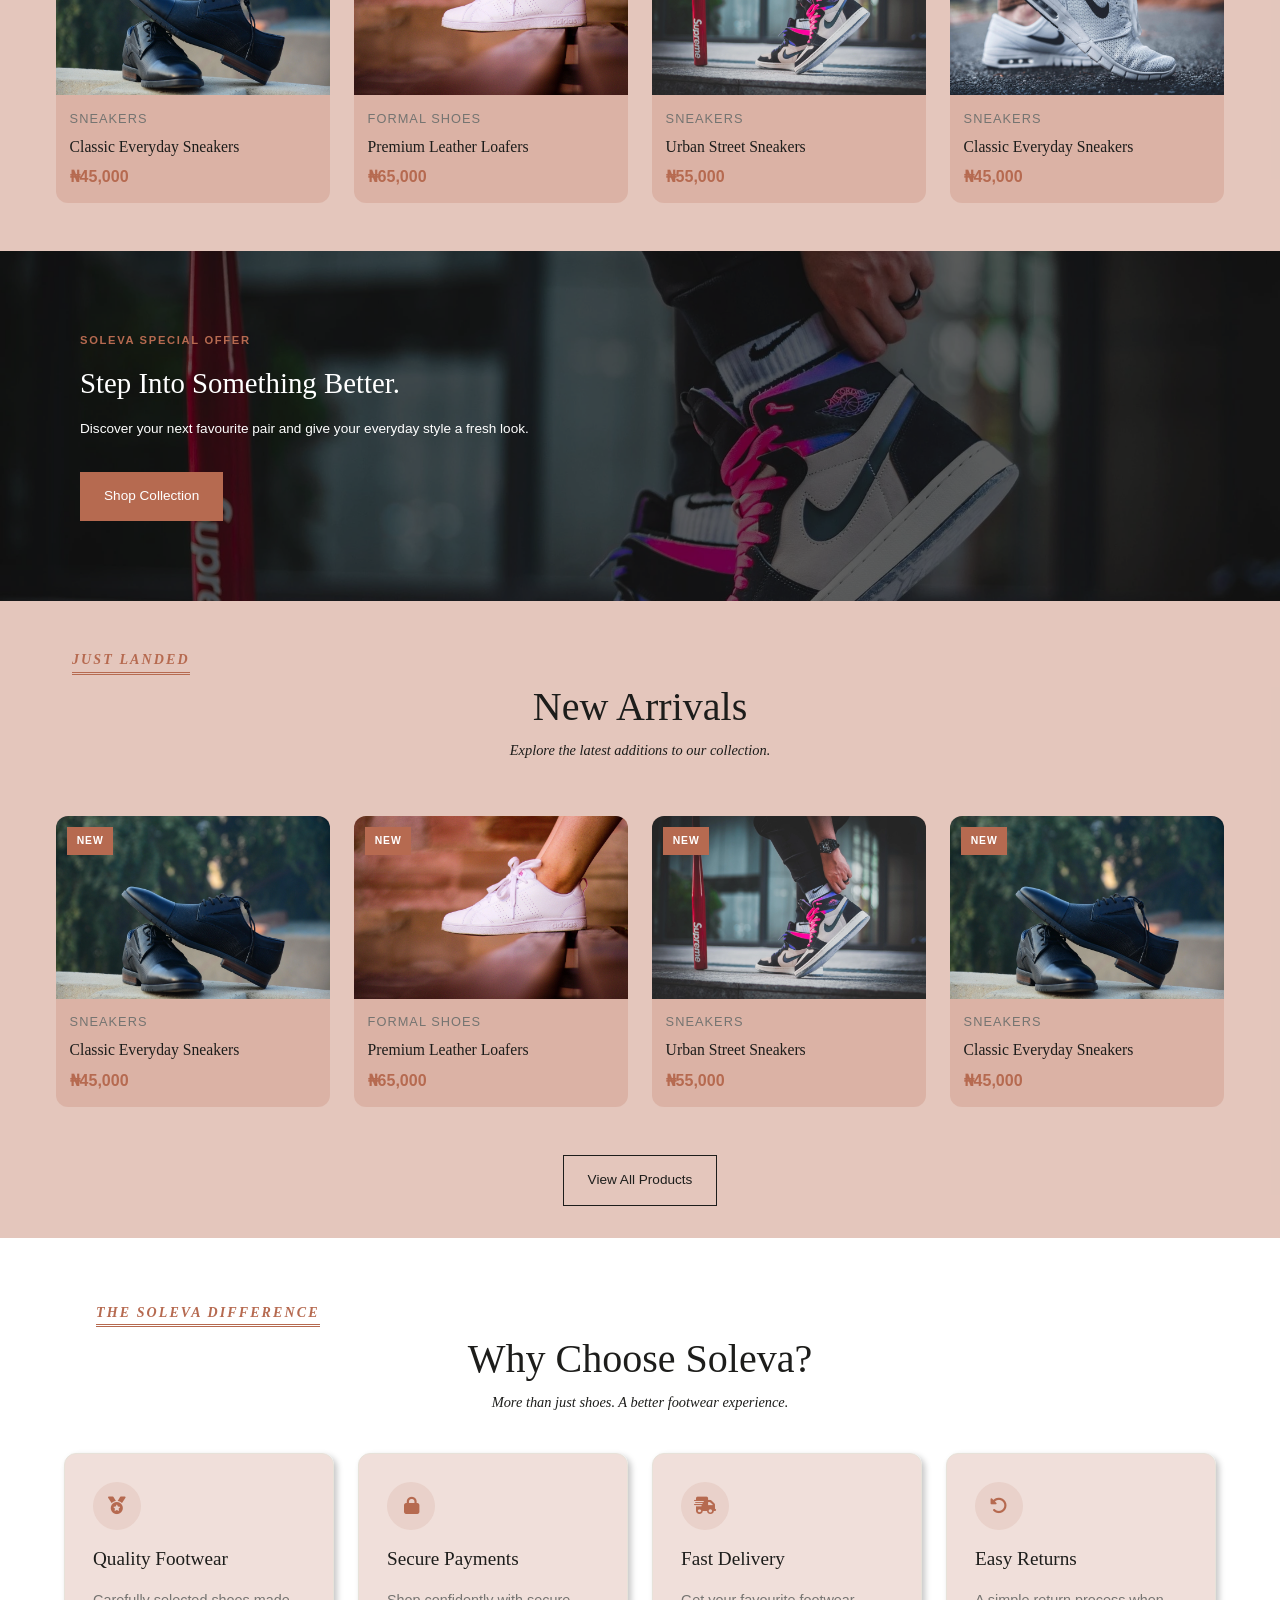
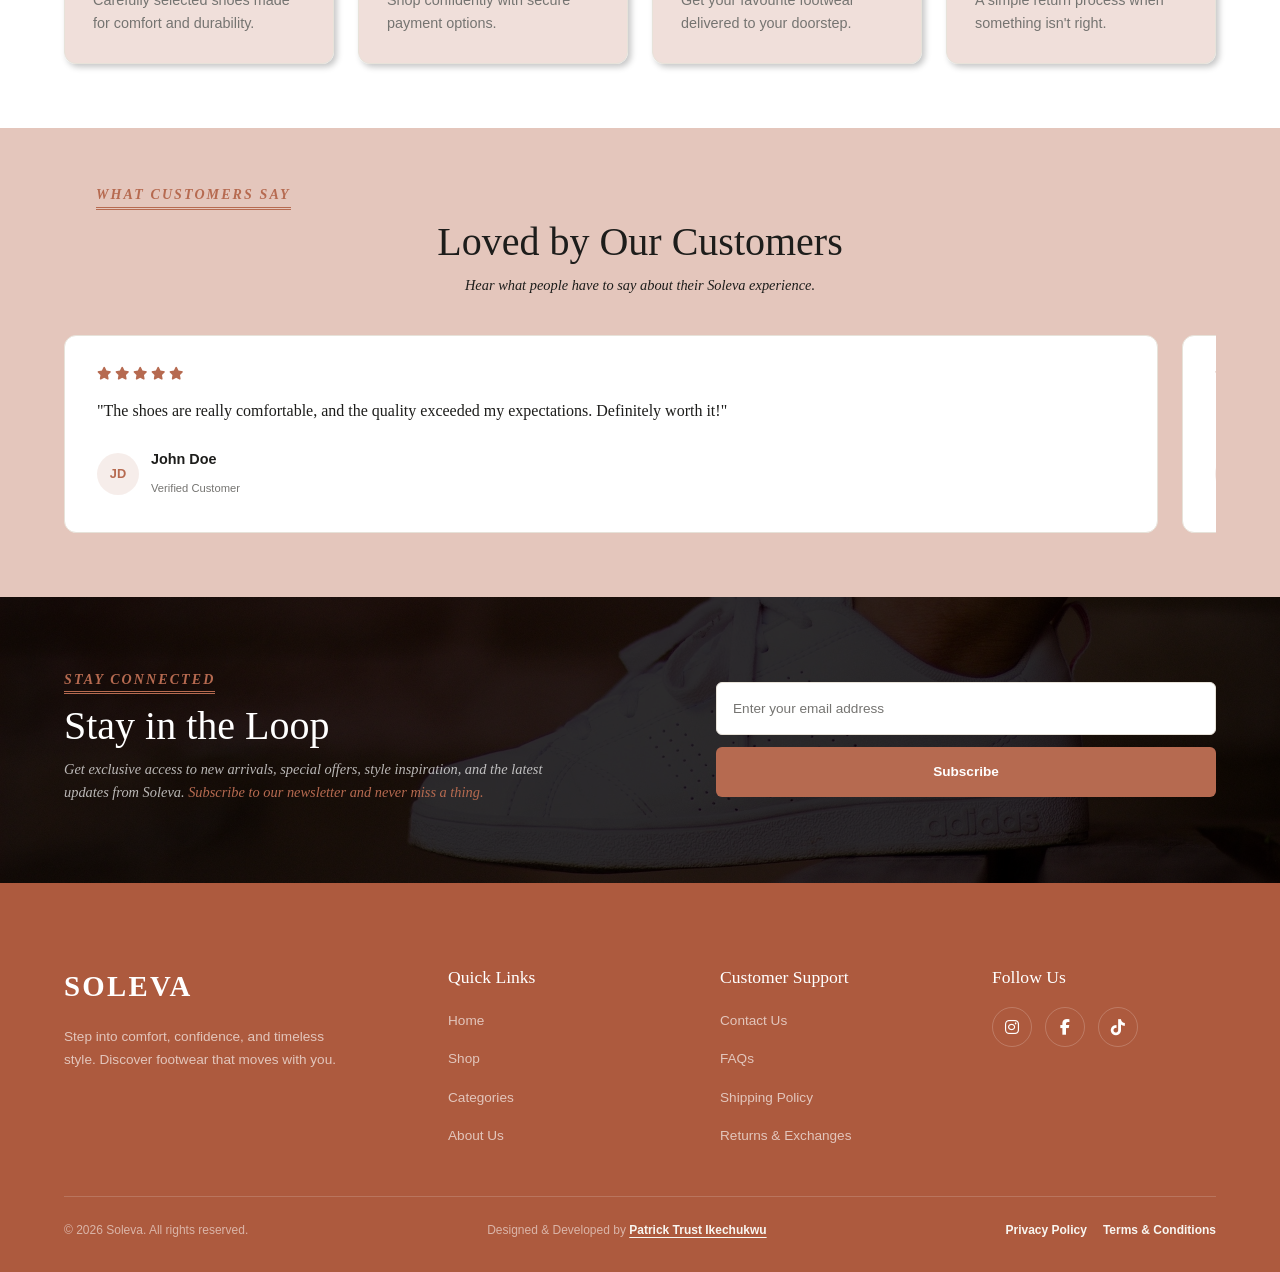
==== commit df754d5f: "added and updated custom animatio for contact and about us page" ====
--- a/index.html
+++ b/index.html
@@ -161,19 +161,19 @@
                     <!-- Hero Content -->
                     <div class="hero-content">
                         <div class="hero-text">   
-                            <p class="hero-subtitle">Step Into Your Style</p>
-
-                            <h1>
+                            <p class="hero-subtitle" data-animate="fade-up">Step Into Your Style</p>
+
+                            <h1 data-animate="fade-up" data-delay="150">
                                 Quality Shoes for Every Step
                             </h1>
 
-                            <p class="hero-description">
+                            <p class="hero-description" data-animate="fade-up" data-delay="300">
                                 Discover premium footwear that brings together timeless style, everyday comfort, 
                                 and effortless confidence from trusted brands
                                 for comfort, style and confidence, all in one place.
                             </p>
 
-                            <div class="hero-buttons">
+                            <div class="hero-buttons"data-animate="fade-up" data-delay="450">
                                 <a href="shop.html" class="btn btn-primary">
                                     Shop Collection <span>&rarr;</span>
                                 </a>
@@ -190,9 +190,9 @@
                 <div class="categories-container">
 
                     <div class="section-heading">
-                        <p>EXPLORE SOLEVA</p>
-                        <h2>Shop by Category</h2>
-                        <p>Find the perfect footwear for every occasion.</p>
+                        <p data-animate="fade-up">EXPLORE SOLEVA</p>
+                        <h2 data-animate="fade-up">Shop by Category</h2>
+                        <p data-animate="fade-up" data-delay="150">Find the perfect footwear for every occasion.</p>
                     </div>
 
                     <div class="categories-grid">
@@ -493,8 +493,7 @@
         </footer>
 
 
-
-        <script type="module" src="js/scripts.js"></script>
-        <script src="js/navigation.js"></script>
+        <!-- Scripts -->
+        <script type="module" src="js/script.js"></script>
     </body>
 </html>
--- a/css/style.css
+++ b/css/style.css
@@ -39,6 +39,8 @@
     /* Effects */
     --transition-fast: 200ms ease;
     --transition-smooth: 350ms ease;
+
+    --box--shadow: 3px 3px 6px rgba(0, 0, 0, 0.233);
 }
 
 /* Reset */
@@ -53,6 +55,7 @@
 
 html {
     scroll-behavior: smooth;
+    overflow-x: clip;
 }
 
 body {
--- a/css/components.css
+++ b/css/components.css
@@ -14,13 +14,23 @@
 }
 
 /* Header */
-
+/* 
 .header {
     position: relative;
     background-color: var(--color-surface);
-    box-shadow: 0 2px 10px rgba(0, 0, 0, 0.1);
-}
-
+} */
+.header {
+    position: sticky;
+    top: 0;
+    z-index: 1000;
+    background-color: var(--color-surface);
+    box-shadow: var(--box--shadow);
+    transition: transform 0.3s ease;
+}
+
+.header.header-hidden {
+    transform: translateY(-100%);
+}
 .header-container {
     display: flex;
     align-items: center;
@@ -225,7 +235,7 @@
     background-color: var(--color-surface);
     border: 1px solid var(--color-border);
     border-radius: var(--radius-medium);
-    box-shadow: 0 4px 12px rgba(0, 0, 0, 0.08);
+    box-shadow: var(--box--shadow);
     z-index: 200;
 }
 
@@ -595,7 +605,7 @@
 }
 
 .product-card:hover {
-    box-shadow: 0 8px 24px rgba(0, 0, 0, 0.08);
+    box-shadow: var(--box--shadow);
 }
 
 .product-info h3 {
@@ -636,7 +646,7 @@
 
     padding: var(--space-xl) var(--page-padding);
 
-    background-image: url("../assets/images/hero_2.jpg");
+    background-image: url("../assets/images/hero_2.webp");
     background-size: cover;
     background-position: 70% center;
     background-repeat: no-repeat;
@@ -784,6 +794,8 @@
     background-color: var(--color-background);
     border: 1px solid var(--color-border);
     border-radius: var(--radius-medium);
+
+    box-shadow: var(--box--shadow);
 }
 
 .feature-icon {
--- a/css/animations.css
+++ b/css/animations.css
@@ -0,0 +1,53 @@
+/* ==========================================
+   SCROLL ANIMATIONS
+========================================== */
+
+[data-animate] {
+    opacity: 0;
+
+    transition:
+        opacity var(--animation-duration, 800ms) ease,
+        transform var(--animation-duration, 800ms) ease;
+
+    transition-delay: var(--animation-delay, 0ms);
+}
+
+
+
+/* FADE UP */
+[data-animate="fade-up"] {
+    transform: translateY(40px);
+}
+
+/* FADE DOWN */
+[data-animate="fade-down"] {
+    transform: translateY(-40px);
+}
+
+/* FADE LEFT */
+[data-animate="fade-left"] {
+    transform: translateX(40px);
+}
+
+/* FADE RIGHT */
+[data-animate="fade-right"] {
+    transform: translateX(-40px);
+}
+
+/* ZOOM IN */
+[data-animate="zoom-in"] {
+    transform: scale(0.85);
+}
+
+/* ZOOM OUT */
+[data-animate="zoom-out"] {
+    transform: scale(1.15);
+}
+
+
+
+/* ANIMATION ACTIVE */
+[data-animate].is-visible {
+    opacity: 1;
+    transform: translate(0) scale(1);
+}
--- a/css/responsive.css
+++ b/css/responsive.css
@@ -131,7 +131,7 @@
         margin:0;
         margin-left: var(--space-ms);
     }
-
+/* FEATURES */
     .features-grid {
         grid-template-columns: repeat(2, minmax(0, 1fr));
         gap: 1.5rem;
@@ -155,7 +155,7 @@
     .feature-card p {
         font-size: 0.9rem;
     }
-
+/* TESTIMONIALS */
     .testimonials-section {
         padding: 3.5rem 2rem;
     }
@@ -172,7 +172,7 @@
     .testimonial-text {
         font-size: 1rem;
     }
-
+/* NEWSLETTER */
     .newsletter-section {
         padding: 3rem 1rem;
     }
@@ -205,7 +205,7 @@
         max-width: 450px;
         margin: 0;
     }
-
+    /* FOOTER */
     .footer {
         padding: 4rem 2rem 2rem;
     }
@@ -236,25 +236,139 @@
         padding-top: 2rem;
     }
 
-    .about-hero {
-        display: flex;
-        align-items: center;
+
+    /* ===== about_us Page ===== */
+    .about-story {
+        display: grid;
+        grid-template-columns: .8fr 1fr 1fr;
+        align-items: start;
         gap: 2rem;
         padding: 4rem 2rem;
     }
 
-    .about-hero-content {
-        flex: 1;
+    .about-story-content {
+        gap: 1rem;
+    }
+
+    /* SOLEVA DIFFERENCE */
+    .soleva-difference {
+        padding: 4rem 2rem;
+    }
+
+    .difference-grid {
+        grid-template-columns: repeat(2, minmax(0, 1fr));
+        gap: 2.5rem;
+    }
+
+    .difference-card p {
+        max-width: 250px;
+        font-size: .85rem;
+    }
+
+    /* OUR VALUES */
+    .about-values {
+        padding: 4rem 2rem;
+    }
+
+    .values-container {
+        display: grid;
+        grid-template-columns: repeat(2, minmax(0, 1fr));
+        gap: 1.5rem;
+    }
+
+    .values-container > :last-child  {
+        grid-column: 1 / -1;
+        width: 70%;
+        margin-inline: auto;
+    }
+
+    /* Contact Us Page */
+    .contact-info {
+        padding: 4rem 2rem;
+    }
+
+    .contact-info-grid {
+        display: grid;
+        grid-template-columns: repeat(2, minmax(0, 1fr));
+        gap: 1.5rem;
+    }
+    .contact-info-grid > :last-child {
+        grid-column: 1 / -1;
+        width: 70%;
+        margin-inline: auto;
+    }
+
+    .about-hero-content h1,
+    .contact-hero-content h1 {
+        margin-bottom: .9rem;
+        font-size: 2.3rem;
+        font-weight: 500;
+    }
+
+    .about-hero-content p,
+    .contact-hero-content p {
+        color: rgba(255, 255, 255, .8);
+        font-size: 1.1rem;
+        line-height: 1.7;
+    }
+    /* contact-form */
+     .contact-form-section {
+        display: grid;
+        grid-template-columns: .8fr 1.2fr;
+        align-items: start;
+        gap: 2rem;
+        padding: 4rem 2rem;
+    }
+
+    .contact-form-intro {
         margin-bottom: 0;
     }
 
-    .about-hero-content h1 {
-        font-size: 2.5rem;
-    }
-
-    .about-hero-image {
-        flex: 1;
-        height: 380px;
+
+    .faq-section {
+        padding: 4rem 2rem;
+    }
+
+    .faq-section .section-heading {
+        margin-bottom: 2.5rem;
+    }
+
+    .faq-container {
+        max-width: 800px;
+        margin-inline: auto;
+        gap: 1rem;
+    }
+
+    .faq-item {
+        padding-inline: 1.5rem;
+    }
+
+    .faq-question {
+        padding: 1.4rem 0;
+        font-size: .95rem;
+    }
+
+    .faq-answer p {
+        font-size: .85rem;
+    }
+
+
+    .contact-social {
+        padding: 4rem 2rem;
+    }
+
+    .contact-social .section-heading {
+        margin-bottom: 2.5rem;
+    }
+
+    .social-links {
+        gap: 1.3rem;
+    }
+
+    .social-links a {
+        width: 48px;
+        height: 48px;
+        font-size: 1.1rem;
     }
 }
 
@@ -307,6 +421,38 @@
     .featured-products .container {
         max-width: 1090px;
     }
+
+    /* SOLEVA DIFFERENCE */
+    .difference-grid {
+        grid-template-columns: repeat(3, minmax(0, 1fr));
+        gap: 2.5rem;
+    }
+    .difference-grid > :last-child  {
+        grid-column: 1 / -1;
+        width: 60%;
+        margin-inline: auto;
+    }
+
+
+    /* CONTACT SECTION */
+    
+    .contact-hero,
+    .about-hero {
+        height: 300px;
+    }
+    .about-hero-content h1,
+    .contact-hero-content h1 {
+        margin-bottom: .9rem;
+        font-size: 2.5rem;
+        font-weight: 500;
+    }
+
+    .about-hero-content p,
+    .contact-hero-content p {
+        color: rgba(255, 255, 255, .8);
+        font-size: 1.3rem;
+        line-height: 1.7;
+    }
 }
 
 /* Desktop Styles */
@@ -429,6 +575,159 @@
         padding-top: 1.5rem;
         border-top: 1px solid rgba(231, 226, 217, 0.2);
     }
+
+    /* ===== about_us Page ===== */
+    .about-hero-content h1,
+    .contact-hero-content h1 {
+        margin-bottom: .9rem;
+        font-size: 2.7rem;
+        font-weight: 500;
+    }
+
+    .about-hero-content p,
+    .contact-hero-content p {
+        color: rgba(255, 255, 255, .8);
+        font-size: 1.5rem;
+        line-height: 1.7;
+    }
+
+    .about-story {
+        gap: 3rem;
+        padding: 5rem 2rem;
+    }
+
+    .about-story-intro h2 {
+        font-size: 1.8rem;
+    }
+
+    .about-story-content p,
+    .about-story-highlight p {
+        font-size: .9rem;
+    }
+
+    /* SOLEVA DIFFERENCE */
+    .soleva-difference {
+        padding: 5rem 2rem;
+    }
+
+    .difference-grid {
+        grid-template-columns: repeat(4, minmax(0, 1fr));
+        gap: 2rem;
+    }
+    .difference-grid > :last-child {
+        grid-column: auto;
+        width: auto;
+        margin-inline: 0;
+    }
+    .difference-icon {
+        font-size: 1.6rem;
+    }
+
+    .difference-card h3 {
+        font-size: 1.15rem;
+    }
+
+    /* OUR VALUES */
+    .about-values {
+        padding: 5rem 2rem;
+    }
+
+    .values-container {
+        grid-template-columns: repeat(3, minmax(0, 1fr));
+        gap: 2rem;
+    }
+
+    .value-card {
+        padding: 2rem;
+    }
+
+    .values-container > :last-child  {
+        grid-column: auto;
+        width: auto;
+        margin-inline: 0;
+    }
+
+    /* Contact Us Page */
+   .contact-info {
+        padding: 5rem 2rem;
+    }
+
+    .contact-info-grid {
+        grid-template-columns: repeat(3, minmax(0, 1fr));
+        gap: 2rem;
+
+        max-width: 1200px;
+        margin: 0 auto;
+    }
+
+    .contact-info-card {
+        padding: 2rem;
+    }
+
+    .contact-info-grid > :last-child {
+        grid-column: auto;
+        width: auto;
+        margin-inline: 0;
+    }
+
+    .contact-form-section {
+        gap: 5rem;
+        padding: 5rem 3rem;
+    }
+
+    .contact-form-intro h2 {
+        font-size: 3rem;
+        margin-bottom: 1rem;
+    }
+
+    .contact-form {
+        max-width: 650px;
+    }
+
+    .faq-section {
+        padding: 5rem 2rem;
+    }
+
+    .faq-section .section-heading {
+        margin-bottom: 3rem;
+    }
+
+    .faq-container {
+        max-width: 850px;
+        gap: 1.2rem;
+    }
+
+    .faq-item {
+        padding-inline: 1.8rem;
+    }
+
+    .faq-question {
+        padding: 1.5rem 0;
+        font-size: 1rem;
+    }
+
+    .faq-answer p {
+        font-size: .9rem;
+    }
+
+
+    .contact-social {
+        padding: 5rem 2rem;
+    }
+
+    .contact-social .section-heading {
+        margin-bottom: 3rem;
+    }
+
+    .social-links {
+        gap: 1.5rem;
+    }
+
+    .social-links a {
+        width: 52px;
+        height: 52px;
+        font-size: 1.2rem;
+    }
 }
 
 
